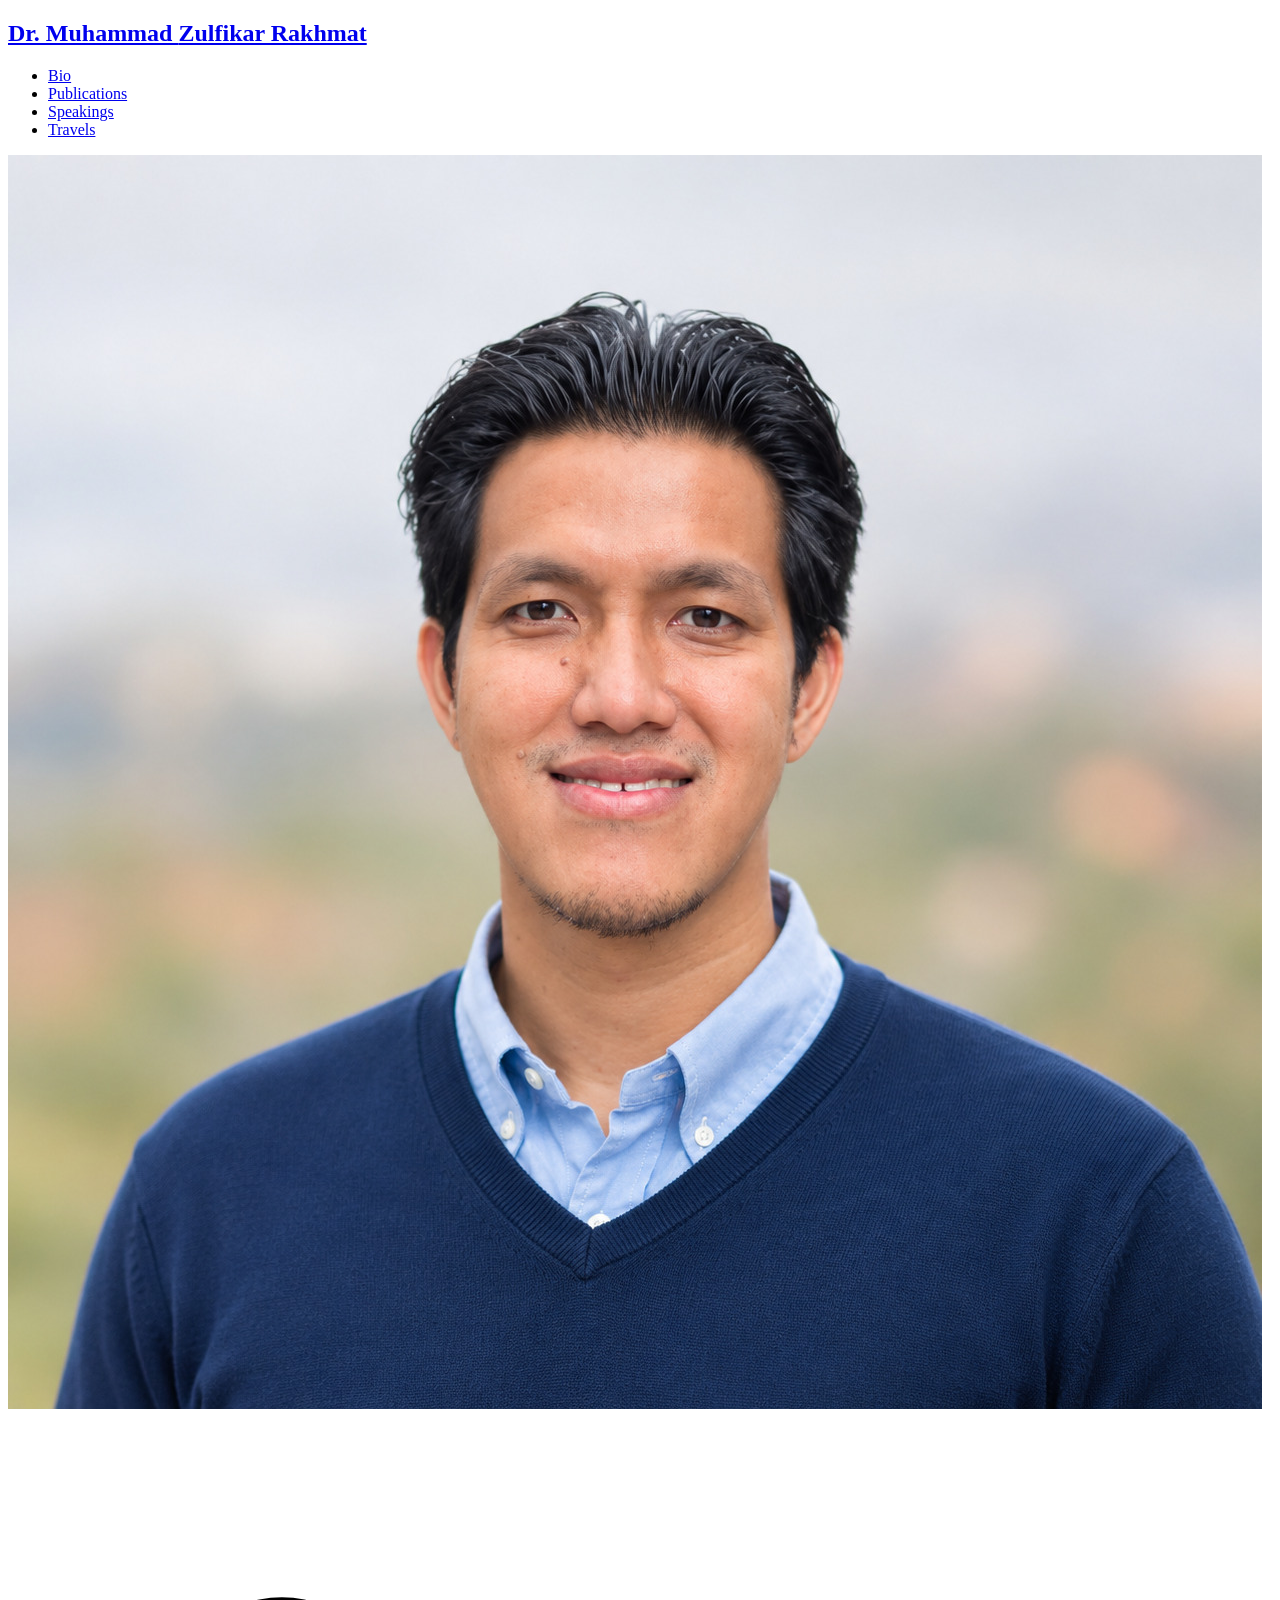
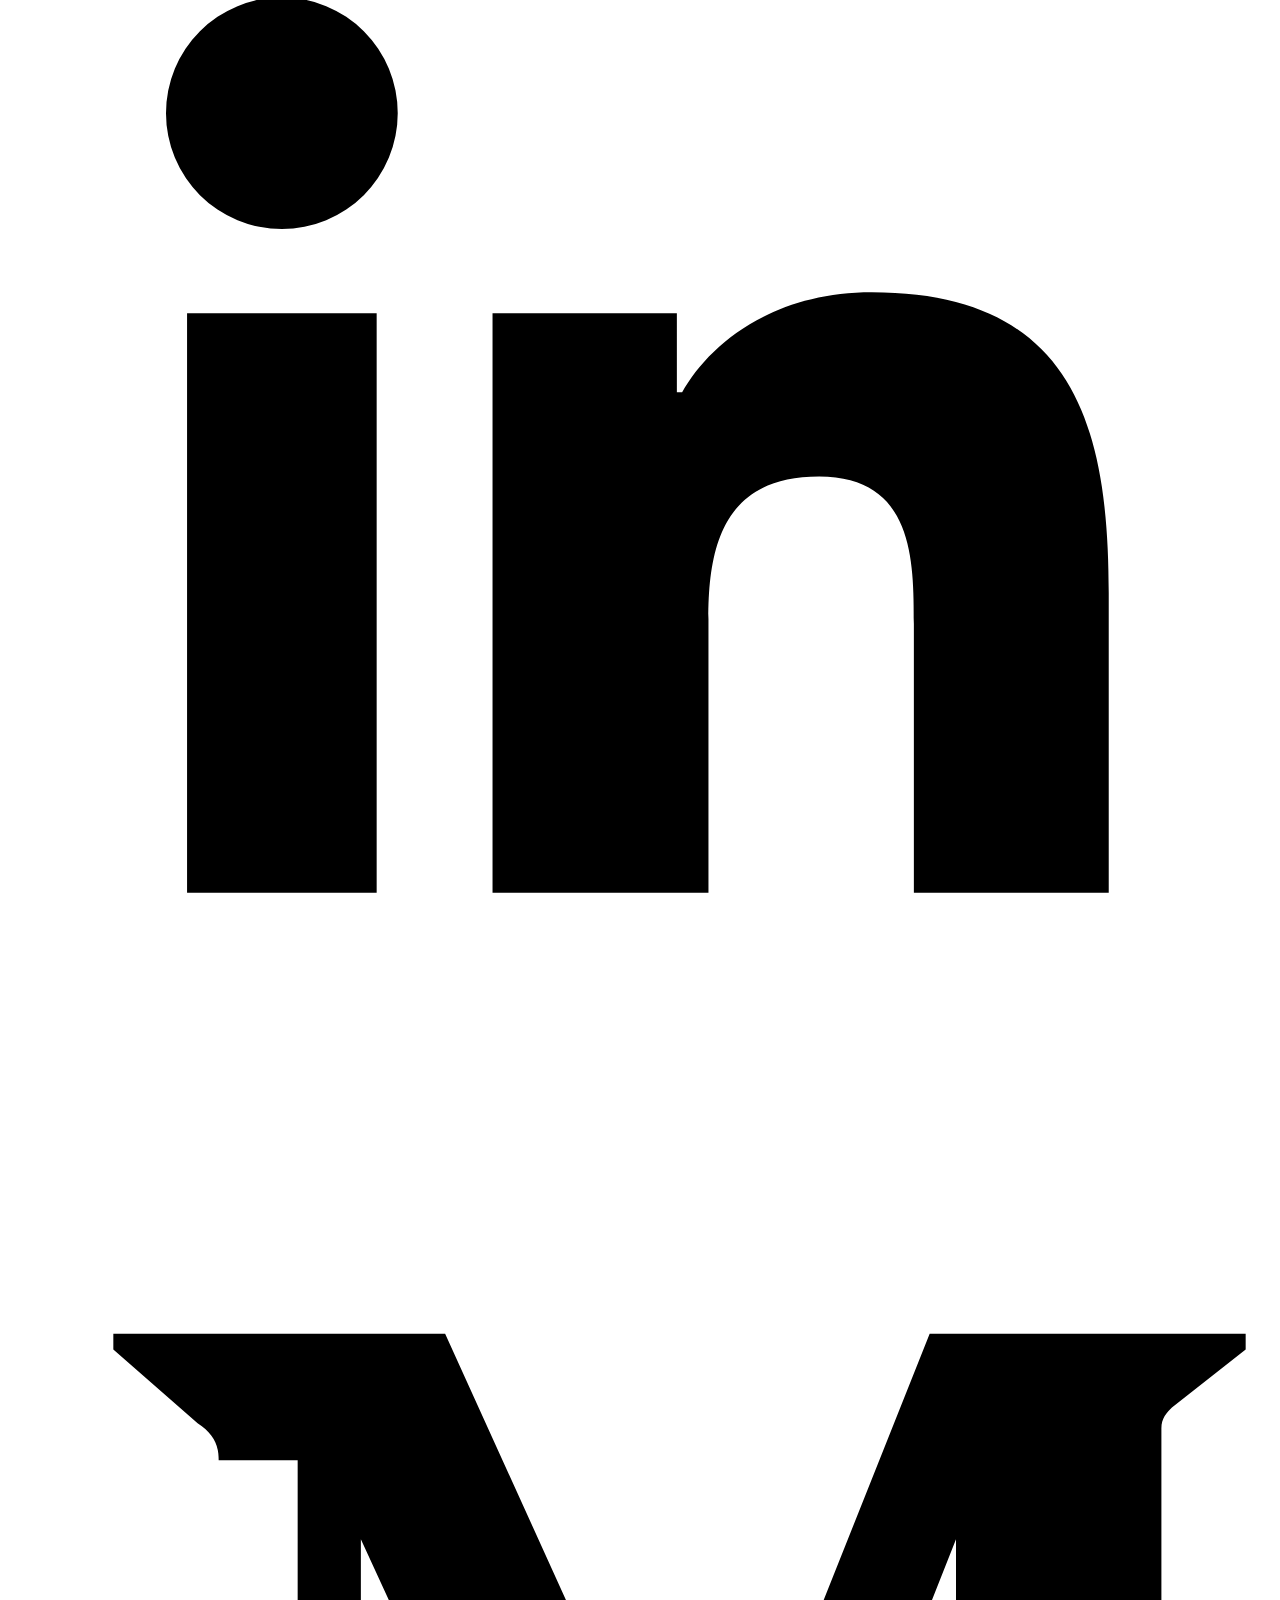
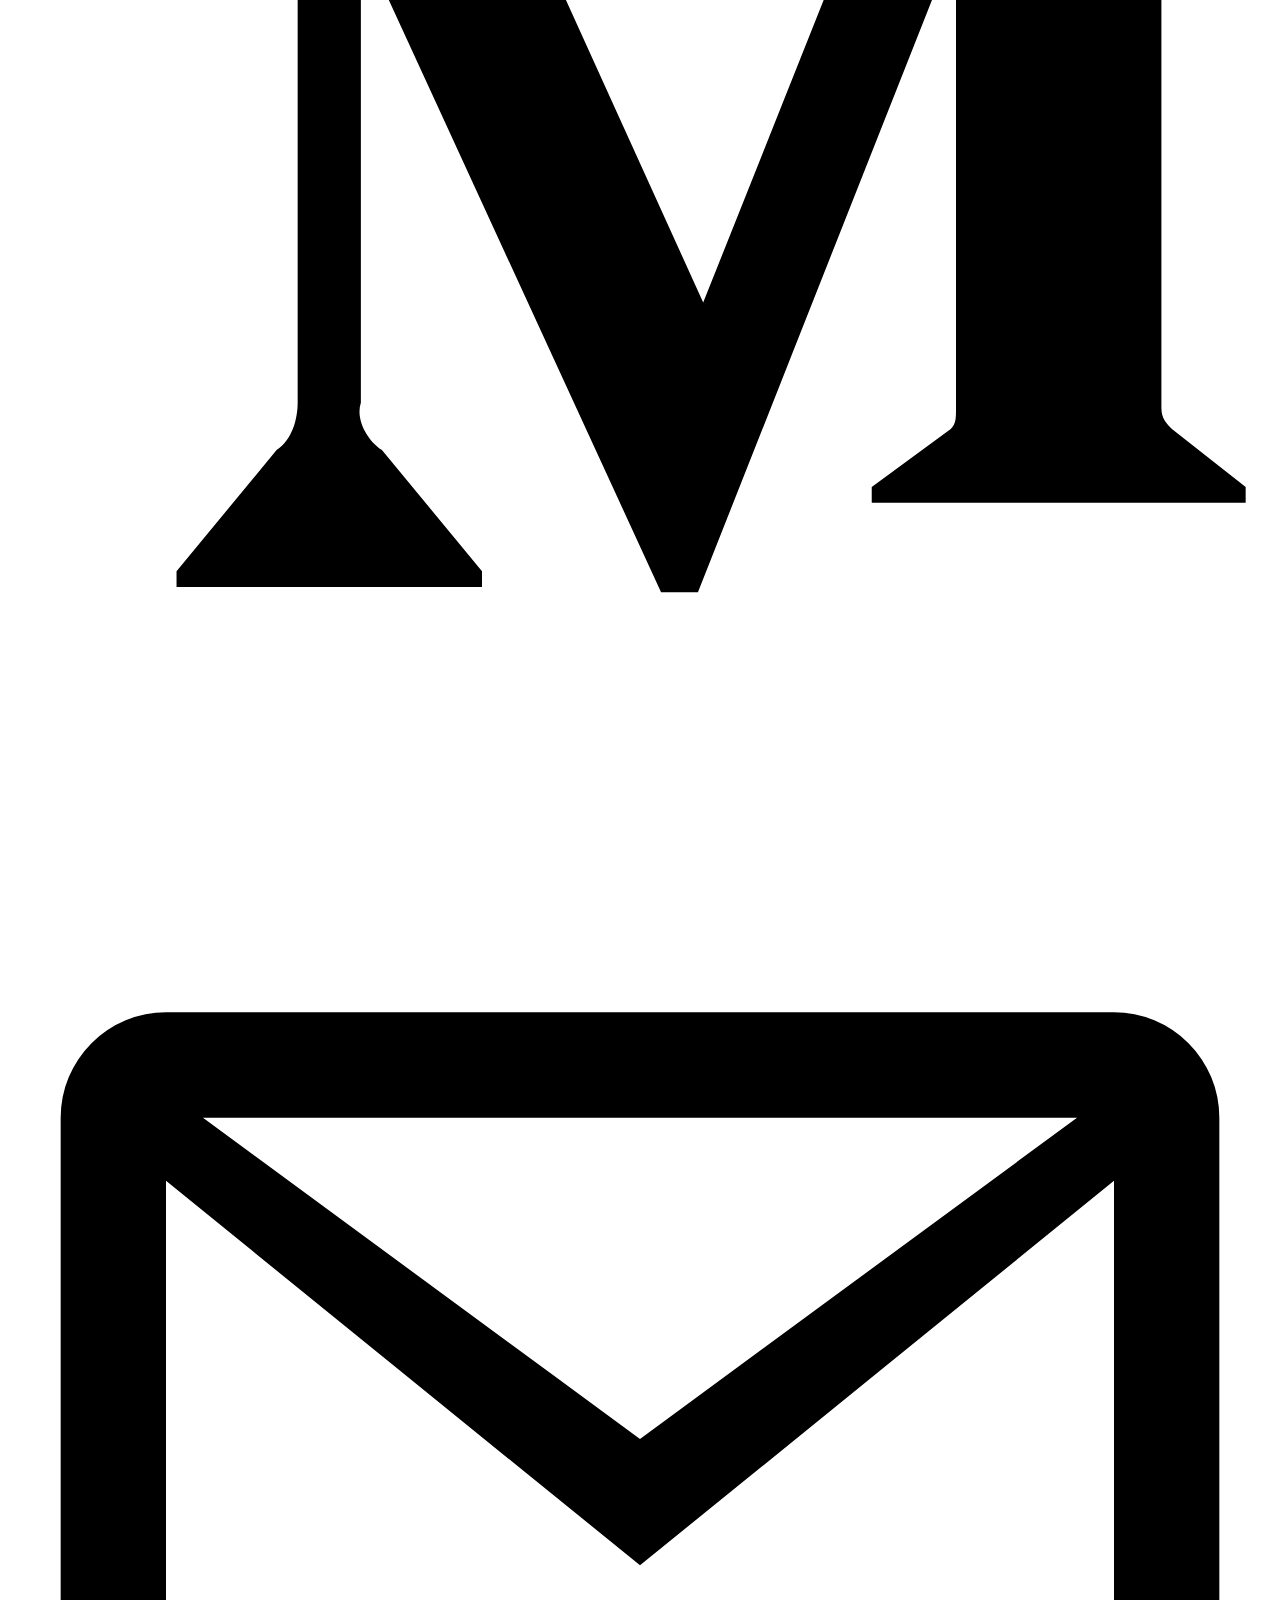
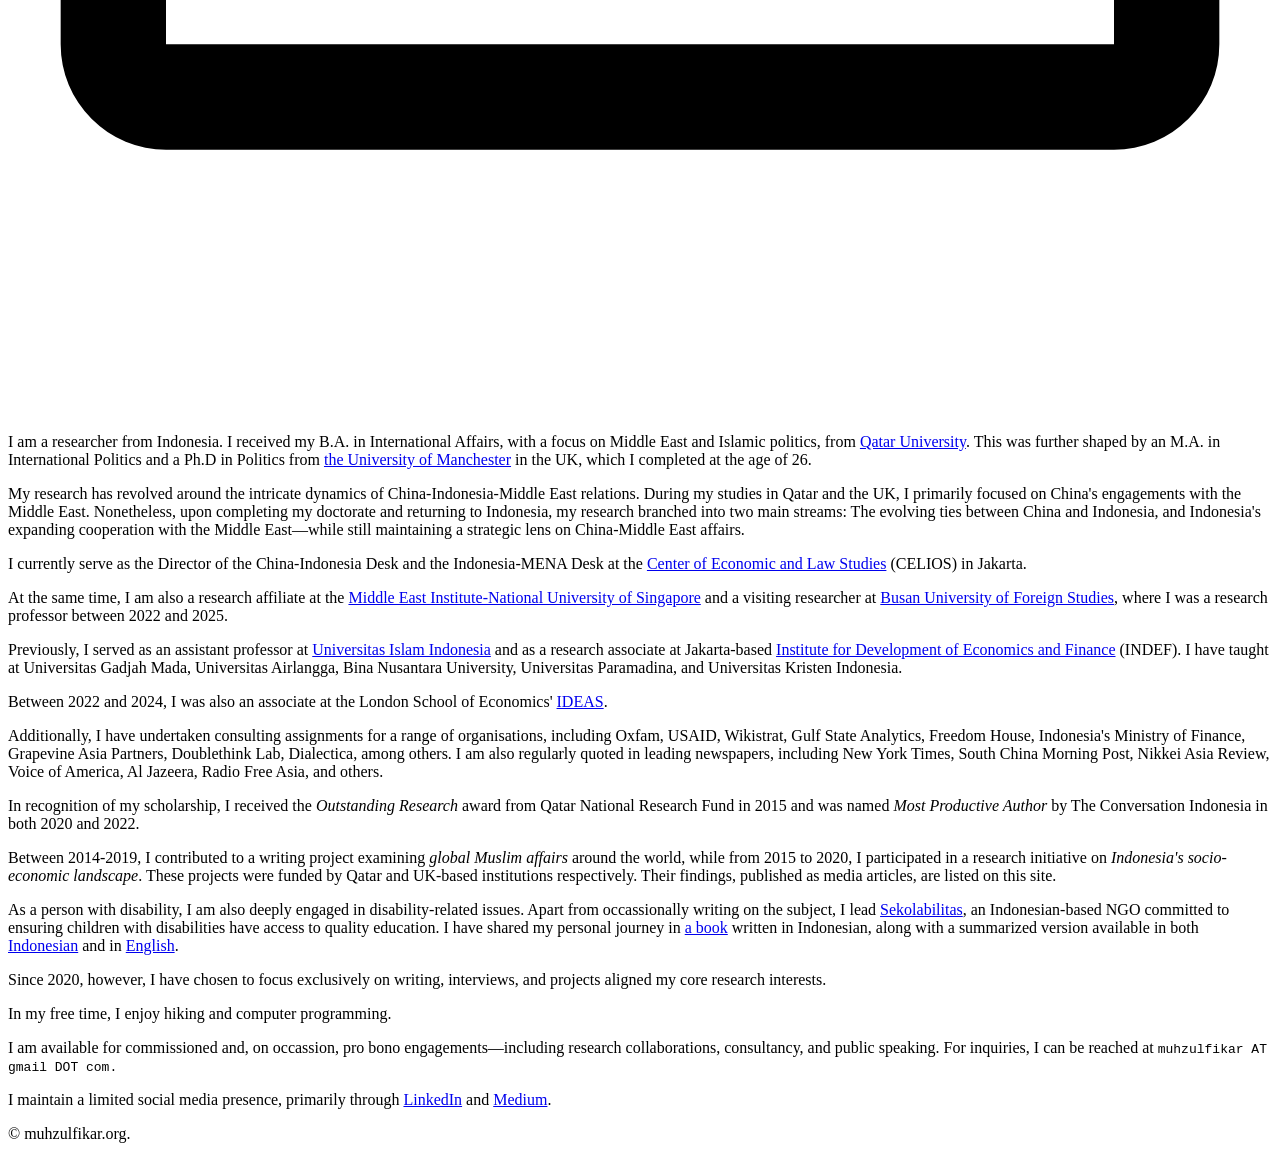
==== index.html @ 6dab47dc "Update index.html" ====
<!DOCTYPE html>

<html><head>
<meta content="Hugo 0.68.3" name="generator"/>
<meta charset="utf-8"/>
<meta content="width=device-width, initial-scale=1.0" name="viewport"/>
<meta content="Dr. Muhammad Zulfikar Rakhmat is a researcher focusing on China-Indonesia-Middle East relations." name="description"/>
<link href="https://muhzulfikar.org" rel="alternate" title="Dr. Muhammad Zulfikar Rakhmat" type="application/rss+xml"/>
<link href="https://fonts.googleapis.com" rel="preconnect"/>
<link crossorigin="" href="https://fonts.gstatic.com" rel="preconnect"/>
<link href="https://fonts.googleapis.com/css2?family=IBM+Plex+Sans:wght@400;500;600;700&amp;display=swap" rel="stylesheet"/>
<link href="new_updated.css" rel="stylesheet"/>
<script async="" src="https://www.googletagmanager.com/gtag/js?id=UA-73915981-3"></script>
<script>
      window.dataLayer = window.dataLayer || [];
      function gtag(){dataLayer.push(arguments);}
      gtag('js', new Date());

      gtag('config', 'UA-73915981-3');
    </script>
<link href="/site.webmanifest" rel="manifest"/>
<title>Bio | Dr. Muhammad Zulfikar Rakhmat</title>
</head>
<body>
<header class="site-header" id="banner"><h2><a href="index.html">Dr. Muhammad <strong>Zulfikar Rakhmat</strong></a></h2><nav aria-label="Main navigation" class="top-nav"><ul><li><a aria-current="page" class="active" href="index.html">Bio</a></li><li><a href="publications.html">Publications</a></li><li><a href="speakings.html">Speakings</a></li><li><a href="travels.html">Travels</a></li></ul></nav></header>
<div class="page-layout">
<aside aria-label="Profile and social links" class="profile-sidebar">
<img alt="Profile photo of Dr. Muhammad Zulfikar Rakhmat" class="profile-photo" src="profile.jpg"/>
<div class="social-links">

<a aria-label="LinkedIn" href="https://www.linkedin.com/in/muhzulfikar/" rel="noopener noreferrer" target="_blank" title="LinkedIn">
<svg aria-hidden="true" viewbox="0 0 24 24"><path d="M5.2 3.5a2.2 2.2 0 1 1 0 4.4 2.2 2.2 0 0 1 0-4.4ZM3.4 9.5H7v11H3.4v-11Zm5.8 0h3.5V11h.1c.5-.9 1.7-1.9 3.6-1.9 3.8 0 4.5 2.5 4.5 5.7v5.7h-3.7v-5.1c0-1.2 0-2.8-1.8-2.8s-2.1 1.3-2.1 2.7v5.2H9.2v-11Z"></path></svg>
</a>
<a aria-label="Medium" href="https://medium.com/@zulfikars" rel="noopener noreferrer" target="_blank" title="Medium">
<svg aria-hidden="true" viewbox="0 0 24 24"><path d="M4 7.2c0-.3-.1-.5-.4-.7L2 5.1V4.8h6.3l4.9 10.8 4.3-10.8h6v.3l-1.4 1.1c-.1.1-.2.2-.2.4v11c0 .2.1.3.2.4l1.4 1.1v.3h-7.1v-.3l1.5-1.1c.1-.1.1-.2.1-.4V8.7l-4.9 12.4h-.7L6.7 8.7v8.8c-.1.3.1.7.4.9l1.9 2.3v.3H3.2v-.3l1.9-2.3c.3-.2.4-.6.4-.9V7.2Z"></path></svg>
</a>
<a aria-label="Email" href="mailto:muhzulfikar@gmail.com" title="Email">
<svg aria-hidden="true" viewbox="0 0 24 24"><path d="M3 5h18a2 2 0 0 1 2 2v10a2 2 0 0 1-2 2H3a2 2 0 0 1-2-2V7a2 2 0 0 1 2-2Zm9 8.1L20.3 7H3.7l8.3 6.1Zm0 2.4L3 8.2V17h18V8.2l-9 7.3Z"></path></svg>
</a>

</div>
</aside>
<main id="content"><p>I am a researcher from Indonesia. I received my B.A. in International Affairs, with a focus on Middle East and Islamic politics, from <a href="http://www.qu.edu.qa">Qatar University</a>. This was further shaped by an M.A. in International Politics and a Ph.D in Politics from <a href="http://www.manchester.ac.uk/">the University of Manchester</a> in the UK, which I completed at the age of 26.</p><p>My research has revolved around the intricate dynamics of China-Indonesia-Middle East relations. During my studies in Qatar and the UK, I primarily focused on China's engagements with the Middle East. Nonetheless, upon completing my doctorate and returning to Indonesia, my research branched into two main streams: The evolving ties between China and Indonesia, and Indonesia's expanding cooperation with the Middle East—while still maintaining a strategic lens on China-Middle East affairs.</p><p>I currently serve as the Director of the China-Indonesia Desk and the Indonesia-MENA Desk at the <a href="http://celios.co.id">Center of Economic and Law Studies</a> (CELIOS) in Jakarta.</p><p>At the same time, I am also a research affiliate at the <a href="https://mei.nus.edu.sg/members/muhammad-zulfikar-rakhmat/">Middle East Institute-National University of Singapore</a> and a visiting researcher at <a href="https://iseas.bufs.ac.kr/iseas/index.php?pCode=MN000009">Busan University of Foreign Studies</a>, where I was a research professor between 2022 and 2025.</p><p>Previously, I served as an assistant professor at <a href="http://uii.ac.id/">Universitas Islam Indonesia</a> and as a research associate at Jakarta-based <a href="http://indef.or.id">Institute for Development of Economics and Finance</a> (INDEF). I have taught at Universitas Gadjah Mada, Universitas Airlangga, Bina Nusantara University, Universitas Paramadina, and Universitas Kristen Indonesia.</p><p>Between 2022 and 2024, I was also an associate at the London School of Economics' <a href="https://www.lse.ac.uk/ideas/people/Zulfikar-Rakhmat">IDEAS</a>.</p><p>Additionally, I have undertaken consulting assignments for a range of organisations, including Oxfam, USAID, Wikistrat, Gulf State Analytics, Freedom House, Indonesia's Ministry of Finance, Grapevine Asia Partners, Doublethink Lab, Dialectica, among others. I am also regularly quoted in leading newspapers, including New York Times, South China Morning Post, Nikkei Asia Review, Voice of America, Al Jazeera, Radio Free Asia, and others.</p><p>In recognition of my scholarship, I received the <i>Outstanding Research</i> award from Qatar National Research Fund in 2015 and was named <i>Most Productive Author</i> by The Conversation Indonesia in both 2020 and 2022.</p><p>Between 2014-2019, I contributed to a writing project examining <i>global Muslim affairs</i> around the world, while from 2015 to 2020, I participated in a research initiative on <i>Indonesia's socio-economic landscape</i>. These projects were funded by Qatar and UK-based institutions respectively. Their findings, published as media articles, are listed on this site.</p><p>As a person with disability, I am also deeply engaged in disability-related issues. Apart from occassionally writing on the subject, I lead <a href="http://sekolabilitas.org">Sekolabilitas</a>, an Indonesian-based NGO committed to ensuring children with disabilities have access to quality education. I have shared my personal journey in <a href="https://www.goodreads.com/book/show/28619404-inilah-jihadku">a book</a> written in Indonesian, along with a summarized version available in both <a href="https://medium.com/@zulfikars/tuhan-hanya-memberikan-kesempurnaan-d92560aaea72">Indonesian</a> and in <a href="https://medium.com/@zulfikars/god-has-never-given-me-disability-685bfb8de6c7">English</a>.</p><p>Since 2020, however, I have chosen to focus exclusively on writing, interviews, and projects aligned my core research interests.</p><p>In my free time, I enjoy hiking and computer programming.</p><p>I am available for commissioned and, on occassion, pro bono engagements—including research collaborations, consultancy, and public speaking. For inquiries, I can be reached at <code>muhzulfikar AT gmail DOT com.</code></p><p>I maintain a limited social media presence, primarily through <a href="https://www.linkedin.com/in/muhzulfikar/">LinkedIn</a> and <a href="https://medium.com/@zulfikars">Medium</a>.</p></main><footer id="footer">
    © muhzulfikar.org. 
</footer>
</div><!-- /.page-layout -->
</body>
</html>
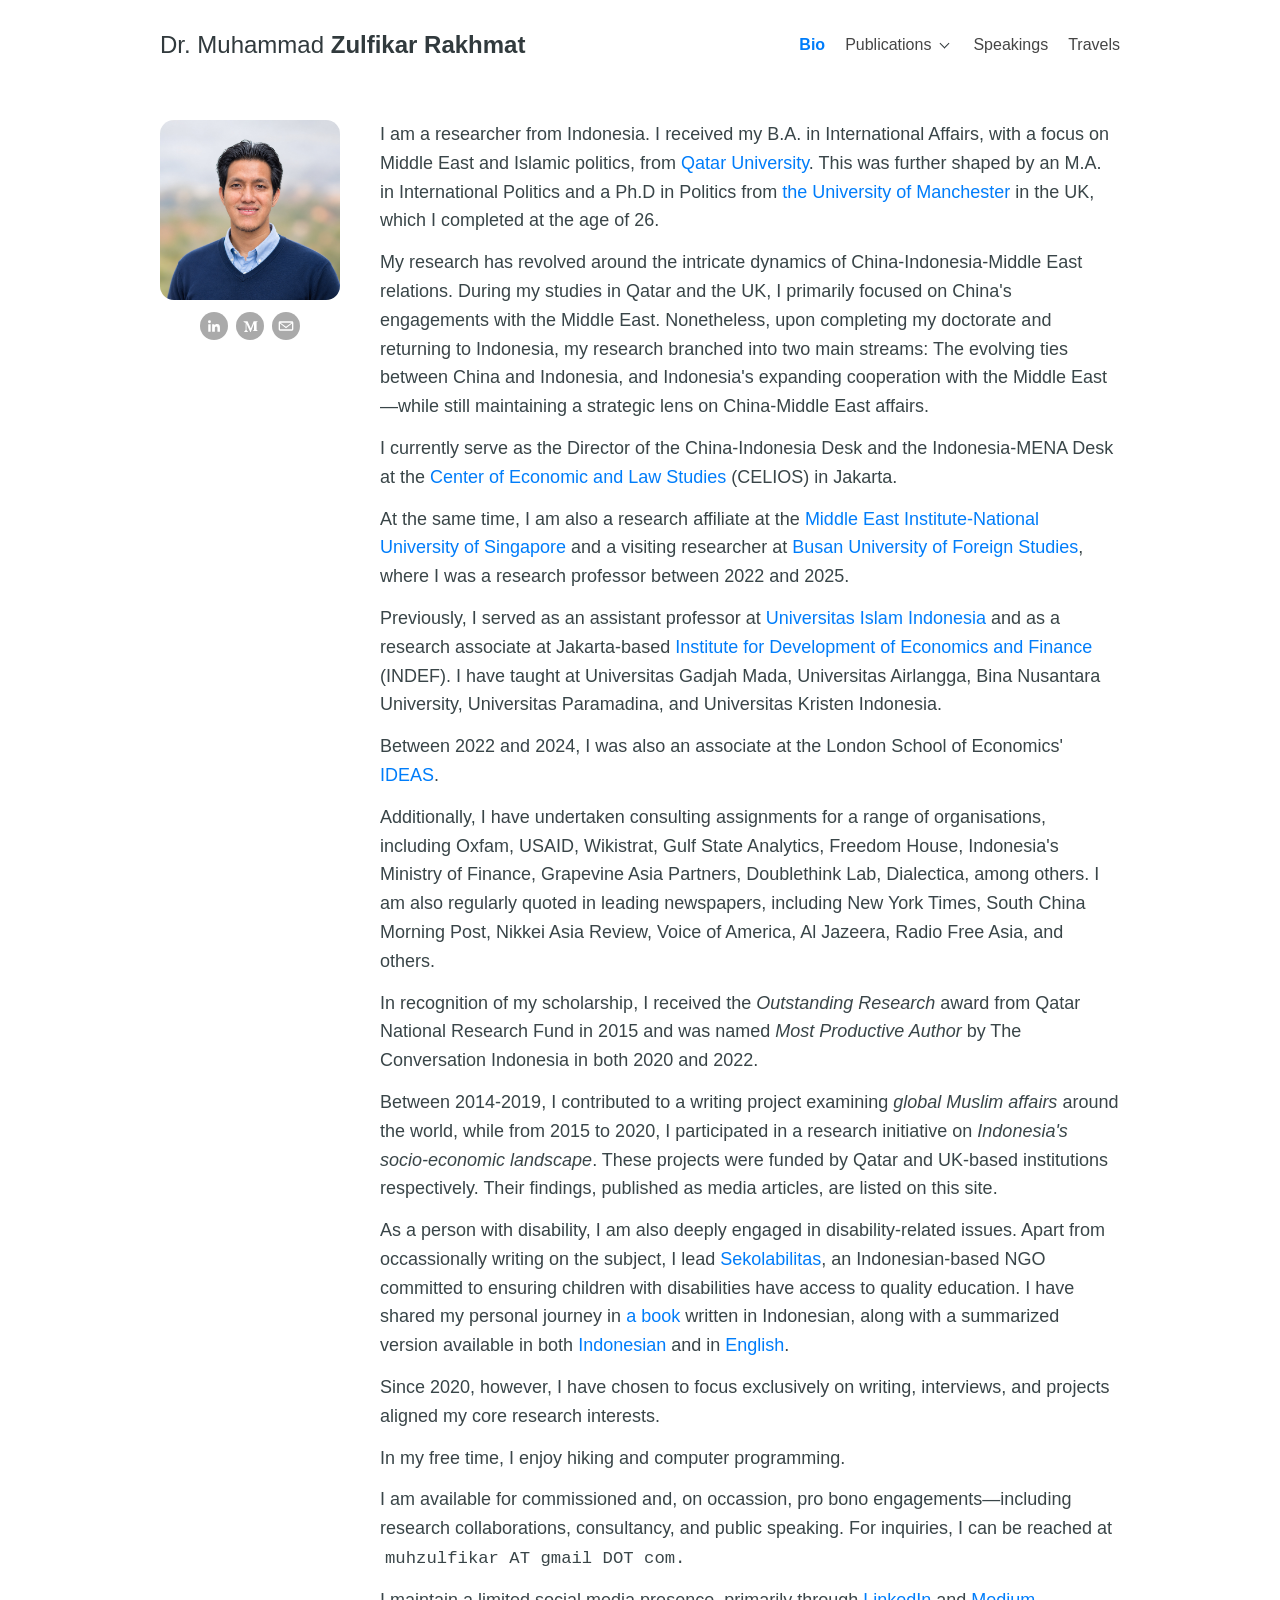
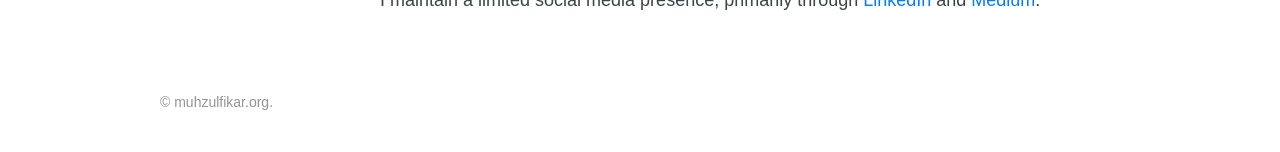
==== commit 00865880: "Update index.html" ====
--- a/index.html
+++ b/index.html
@@ -22,7 +22,77 @@
 <title>Bio | Dr. Muhammad Zulfikar Rakhmat</title>
 </head>
 <body>
-<header class="site-header" id="banner"><h2><a href="index.html">Dr. Muhammad <strong>Zulfikar Rakhmat</strong></a></h2><nav aria-label="Main navigation" class="top-nav"><ul><li><a aria-current="page" class="active" href="index.html">Bio</a></li><li><a href="publications.html">Publications</a></li><li><a href="speakings.html">Speakings</a></li><li><a href="travels.html">Travels</a></li></ul></nav></header>
+
+<header class="site-header" id="banner">
+  <h2>
+    <a href="index.html">
+      Dr. Muhammad <strong>Zulfikar Rakhmat</strong>
+    </a>
+  </h2>
+
+  <nav aria-label="Main navigation" class="top-nav">
+    <ul>
+      <li>
+        <a href="index.html" aria-current="page" class="active">Bio</a>
+      </li>
+
+      <li class="nav-dropdown">
+        <a href="publications.html">Publications</a>
+
+        <button
+          class="dropdown-toggle"
+          type="button"
+          aria-label="Open Publications submenu"
+          aria-expanded="false"
+          aria-controls="publications-submenu">
+          <span aria-hidden="true">⌄</span>
+        </button>
+
+        <ul class="publications-submenu" id="publications-submenu">
+
+          <li class="mega-menu-column">
+            <h3>Academic Publications</h3>
+            <ul>
+              <li><a href="publications.html#books">Books</a></li>
+              <li><a href="publications.html#book-chapters">Book chapter</a></li>
+              <li><a href="publications.html#peer-reviewed-articles">Peer-reviewed articles</a></li>
+              <li><a href="publications.html#research-reports">Research reports</a></li>
+              <li><a href="publications.html#academic-theses">Academic theses</a></li>
+            </ul>
+          </li>
+
+          <li class="mega-menu-column">
+            <h3>Opinion &amp; Commentary</h3>
+            <ul>
+              <li><a href="publications.html#op-eds-china-indonesia">Op-eds on China-Indonesia relations</a></li>
+              <li><a href="publications.html#op-eds-indonesia-middle-east">Op-eds on Indonesia-Middle East relations</a></li>
+              <li><a href="publications.html#op-eds-china-middle-east">Op-eds on China-Middle East relations</a></li>
+              <li><a href="publications.html#op-eds-disability-indonesia">Op-eds on disability in Indonesia</a></li>
+            </ul>
+          </li>
+
+          <li class="mega-menu-column">
+            <h3>Writing Projects</h3>
+            <ul>
+              <li><a href="publications.html#writing-socio-economic-indonesia">Writing project on socio-economic issues in Indonesia (2015-2020)</a></li>
+              <li><a href="publications.html#writing-muslim-affairs">Writing project on Muslim affairs (2014-2019)</a></li>
+            </ul>
+          </li>
+
+        </ul>
+      </li>
+
+      <li>
+        <a href="speakings.html">Speakings</a>
+      </li>
+
+      <li>
+        <a href="travels.html">Travels</a>
+      </li>
+    </ul>
+  </nav>
+</header>
+
 <div class="page-layout">
 <aside aria-label="Profile and social links" class="profile-sidebar">
 <img alt="Profile photo of Dr. Muhammad Zulfikar Rakhmat" class="profile-photo" src="profile.jpg"/>
--- a/new_updated.css
+++ b/new_updated.css
@@ -0,0 +1,749 @@
+*,*:before,*:after{box-sizing:border-box}html{font-size:62.5%}body{font-size:16px;font-size:1.6rem;font-family:helvetica neue,arial,sans-serif;color:#313a3d;width:100%;margin:0 auto;padding:0 16px;line-height:1.6}header#banner{margin:25px 0}header#banner a{color:#313a3d;text-decoration:none}header#banner a:hover{text-decoration:underline}header#banner h2{display:inline;font-size:21px;font-size:2.1rem;margin:0 8px 0 0}header#banner nav{display:inline-block}header#banner nav ul{list-style-type:none;font-size:1.05em;text-transform:lowercase;margin:0;padding:0}header#banner nav ul li{display:inline;margin:0 3px}header#banner nav ul li a{color:#454545}main#content a{color:#007dfa;text-decoration:none}main#content a:hover{text-decoration:underline}main#content h1,main#content h2,main#content h3,main#content h4,main#content h5,main#content h6{margin-bottom:0;line-height:1.15}main#content h3{font-size:19px;font-size:1.9rem}main#content h1+p,main#content h2+p,main#content h3+p,main#content h4+p,main#content h5+p,main#content h6+p{margin-top:5px}main#content p{color:#394548;margin:16px 0}main#content hr{height:1px;border:0;background:#d8d8d8}main#content ul#posts{list-style-type:none;font-size:16px;font-size:1.6rem;margin-top:0;padding:0}main#content ul#posts li{margin:5px 0;padding:0}main#content ul#posts small{font-size:.8em;color:#767676;margin-left:10px}main#content ul#posts li a{text-decoration:none}main#content ul#posts li a:hover{color:#369aff}main#content ul#posts li a:hover small{color:inherit}main#content header#post-header h1{display:block;font-size:23px;font-size:2.3rem;line-height:1.15}main#content header#post-header div{display:block;font-size:.85em;color:#767676}main#content #toc{border:1px solid #b1b1b1;border-radius:1px;line-height:26px;margin:16px 0;padding:9px 14px}main#content #toc h4{font-size:1.06em;color:#3d3d3d;margin:0}main#content #toc nav#TableOfContents{margin-top:4px}main#content #toc nav#TableOfContents>ul,main#content #toc nav#TableOfContents>ol{margin-left:-40px}main#content #toc ul,main#content #toc ol{font-size:.98em;margin:0;padding:0 0 0 40px}main#content #toc ul{list-style-type:none}main#content #toc ol{counter-reset:item}main#content #toc ol li{display:block}main#content #toc ol li:before{content:counters(item,".")". ";counter-increment:item}main#content img{max-width:100%;margin:0 auto}main#content figure{margin:16px 0}main#content figure img{display:block;max-width:100%;margin:0 auto}main#content figure figcaption{font-size:.92em;font-style:italic;line-height:22px;text-align:center;margin-top:6px;padding:0 10px}main#content figure figcaption h4{font-style:normal;display:inline;margin:0}main#content figure figcaption p{display:inline;margin:0;padding-left:8px}main#content blockquote{font-style:italic;margin-top:10px;margin-bottom:10px;margin-left:50px;padding-left:15px;border-left:3px solid #ccc}main#content code,main#content pre{font-family:menlo,monospace}main#content code{font-size:.96em;padding:0 5px}main#content pre{display:block;overflow-x:auto;font-size:14px;font-size:1.4rem;white-space:pre;margin:20px 0;padding:1.5rem;line-height:1.4}main#content pre code{padding:0}main#content section.footnotes{font-size:.9em}footer#footer{font-size:14px;font-size:1.4rem;font-weight:300;color:#949494;margin:40px 0}@media(min-width:770px){body{width:600px;line-height:1.5}main#content hr{width:108%;margin-left:-3.8%}header#banner h2{font-size:25px;font-size:2.5rem}main#content h3{font-size:20px;font-size:2rem}main#content ul#posts{font-size:18px;font-size:1.8rem}main#content header#post-header h1{font-size:26px;font-size:2.6rem}main#content img{max-width:108%;margin-left:-3.8%}main#content figure{margin-left:-3.8%}main#content figure img{max-width:108%}main#content pre{width:108%;margin-left:-3.8%;padding:1.5rem 2.2rem}}@media(prefers-color-scheme:dark){html{scrollbar-color:#6c6c6c #2e2e2e}body{color:#ebebeb;background:#121212}header#banner a{color:#e0e0e0;text-decoration:none}header#banner nav ul li a{color:#ccc}main#content a{color:#00b1ed}main#content p{color:#f5f5f5}main#content hr{background:#5c5c5c}main#content #toc h4{color:#d4d4d4}main#content ul#posts small{color:#a7a7a7}main#content ul#posts li a:hover{color:#21c7ff}main#content header#post-header div{color:#a7a7a7}}
+
+
+/* ===== Profile layout matching the supplied reference ===== */
+body{max-width:100%;width:100%;padding:0 24px;line-height:1.5}
+header#banner{max-width:960px;margin:18px auto 48px}
+.site-header{display:flex;align-items:center;justify-content:space-between;gap:24px}
+header#banner h2{margin:0;font-size:2.1rem;font-weight:300}
+header#banner nav ul{display:flex;align-items:center;gap:28px;margin:0;padding:0;list-style:none;font-size:1.25rem}
+header#banner nav ul li{margin:0}
+header#banner nav ul li a{color:#999;text-decoration:none;transition:color .2s ease}
+header#banner nav ul li a:hover,header#banner nav ul li a.active{color:#3458d4}
+.page-layout{display:grid;grid-template-columns:128px minmax(0,1fr);gap:24px;align-items:start;max-width:960px;margin:0 auto}
+.profile-sidebar{position:sticky;top:24px;width:128px}
+.profile-photo{display:block;width:128px;height:128px;object-fit:cover;object-position:center;margin:0!important;border-radius:14px;background:#f0f1f4}
+.social-links{display:flex;justify-content:center;align-items:center;gap:5px;margin-top:12px}
+.social-links a{display:inline-flex;width:20px;height:20px;align-items:center;justify-content:center;border-radius:50%;background:#aaa;color:#fff!important;transition:background .2s ease,transform .2s ease}
+.social-links a:hover{background:#4562cc;transform:translateY(-2px);text-decoration:none!important}
+.social-links svg{display:block;width:13px;height:13px;fill:currentColor}
+main#content{width:100%;min-width:0}
+main#content p{margin:0 0 13px}
+main#content hr{width:100%;margin:28px 0}
+main#content img{max-width:100%;margin:0}
+main#content figure{margin:16px 0}
+main#content figure img{max-width:100%}
+main#content pre{width:100%;margin-left:0}
+main#content ol,main#content ul{padding-left:24px}
+main#content li{margin-bottom:5px}
+@media(max-width:700px){
+ body{padding:0 18px}
+ header#banner{margin:18px auto 30px}
+ .site-header{align-items:flex-start;flex-direction:column;gap:12px}
+ header#banner nav ul{gap:22px}
+ .page-layout{grid-template-columns:1fr;gap:22px}
+ .profile-sidebar{position:static;display:flex;align-items:center;gap:14px;width:100%}
+ .profile-photo{width:96px;height:96px;flex:0 0 96px;border-radius:12px}
+ .social-links{justify-content:flex-start;margin-top:0}
+}
+
+
+/* ===== Requested refinements: IBM Plex Sans, clean header, responsive 960px layout ===== */
+:root {
+  font-family: "IBM Plex Sans", sans-serif;
+}
+html {
+  font-family: "IBM Plex Sans", sans-serif;
+}
+body {
+  width: 100%;
+  max-width: 100%;
+  padding: 0 24px;
+  font-family: "IBM Plex Sans", sans-serif;
+  line-height: 1.55;
+}
+.page-layout {
+  width: 100%;
+  max-width: 960px;
+  margin: 34px auto 0;
+  grid-template-columns: 128px minmax(0, 1fr);
+  gap: 24px;
+}
+.profile-sidebar {
+  width: 128px;
+}
+.social-links {
+  display: flex;
+  flex-wrap: wrap;
+  justify-content: center;
+  gap: 5px;
+}
+.social-links a {
+  flex: 0 0 20px;
+}
+main#content {
+  min-width: 0;
+  overflow-wrap: break-word;
+}
+main#content img,
+main#content figure img {
+  max-width: 100%;
+  height: auto;
+}
+main#content pre {
+  max-width: 100%;
+  overflow-x: auto;
+}
+@media (max-width: 700px) {
+  body {
+    padding: 0 18px;
+  }
+  .page-layout {
+    grid-template-columns: 1fr;
+    gap: 22px;
+    margin-top: 24px;
+  }
+  .profile-sidebar {
+    position: static;
+    display: flex;
+    align-items: center;
+    gap: 14px;
+    width: 100%;
+  }
+  .profile-photo {
+    width: 96px;
+    height: 96px;
+    flex: 0 0 96px;
+  }
+  .social-links {
+    justify-content: flex-start;
+    margin-top: 0;
+    max-width: 180px;
+  }
+  .social-links a {
+    width: 22px;
+    height: 22px;
+    flex-basis: 22px;
+  }
+  main#content p {
+    margin-bottom: 14px;
+  }
+}
+@media (max-width: 380px) {
+  body {
+    padding: 0 14px;
+  }
+  .profile-photo {
+    width: 82px;
+    height: 82px;
+    flex-basis: 82px;
+  }
+  .profile-sidebar {
+    gap: 12px;
+  }
+  .social-links {
+    max-width: 150px;
+  }
+}
+
+
+/* ===== Header and typography refinements ===== */
+body {
+  font-family: "IBM Plex Sans", sans-serif;
+}
+header#banner.site-header {
+  display: block;
+  width: 100%;
+  max-width: 960px;
+  margin: 28px auto 30px;
+  padding: 0;
+}
+header#banner.site-header h2 {
+  display: block;
+  margin: 0;
+  font-size: 24px;
+  line-height: 1.25;
+  font-weight: 400;
+}
+header#banner.site-header h2 a {
+  color: #313a3d;
+  text-decoration: none;
+  font-weight: 400;
+}
+header#banner.site-header h2 strong {
+  font-weight: 700;
+}
+main#content {
+  font-size: 18px;
+  line-height: 1.6;
+}
+main#content p,
+main#content li {
+  font-size: 18px;
+}
+main#content h3 {
+  font-size: 24px;
+  line-height: 1.25;
+}
+@media (max-width: 700px) {
+  header#banner.site-header {
+    margin: 22px auto 24px;
+  }
+  header#banner.site-header h2 {
+    font-size: 24px;
+  }
+  main#content,
+  main#content p,
+  main#content li {
+    font-size: 18px;
+  }
+  main#content h3 {
+    font-size: 24px;
+  }
+}
+
+
+/* ===== Profile sizing, spacing, and mobile alignment (V4) ===== */
+
+/* Give the page header and main content a clearer vertical separation. */
+header#banner.site-header {
+  margin-bottom: 58px;
+}
+
+/* Profile photo and social icons. */
+.profile-photo {
+  width: 180px;
+  height: 180px;
+  display: block;
+  object-fit: cover;
+}
+.social-links {
+  gap: 7px;
+}
+.social-links a {
+  width: 24px;
+  height: 24px;
+  flex: 0 0 24px;
+}
+.social-links svg {
+  width: 24px;
+  height: 24px;
+}
+
+/* Mobile: centered header, centered photo, icons directly underneath. */
+@media (max-width: 700px) {
+  body {
+    padding: 0 20px;
+  }
+  header#banner.site-header {
+    text-align: center;
+    margin-top: 22px;
+    margin-bottom: 42px;
+  }
+  .page-layout {
+    padding-left: 0;
+    padding-right: 0;
+    margin-top: 0;
+    grid-template-columns: 1fr;
+    gap: 24px;
+  }
+  .profile-sidebar {
+    display: flex;
+    flex-direction: column;
+    align-items: center;
+    justify-content: flex-start;
+    gap: 12px;
+    width: 100%;
+    text-align: center;
+  }
+  .profile-photo {
+    width: 180px;
+    height: 180px;
+    flex: 0 0 180px;
+    margin: 0 auto;
+  }
+  .social-links {
+    display: flex;
+    align-items: center;
+    justify-content: center;
+    flex-wrap: wrap;
+    gap: 7px;
+    margin: 0 auto;
+    width: 100%;
+    max-width: none;
+  }
+  .social-links a,
+  .social-links svg {
+    width: 24px;
+    height: 24px;
+  }
+}
+
+
+/* ===== V5: natural-flow profile, safe content column, proportional social icons ===== */
+
+/* Keep the profile in normal document flow; it must not stick while scrolling. */
+.profile-sidebar {
+  position: static !important;
+  top: auto !important;
+  align-self: start;
+  width: 180px;
+  min-width: 0;
+}
+
+/* Reserve a full 180px column for the photo, plus a clear gutter before content. */
+.page-layout {
+  display: grid;
+  grid-template-columns: 180px minmax(0, 1fr);
+  column-gap: 40px;
+  align-items: start;
+  width: 100%;
+  max-width: 960px;
+  margin-left: auto;
+  margin-right: auto;
+}
+main#content {
+  width: 100%;
+  min-width: 0;
+  max-width: 100%;
+  overflow-wrap: anywhere;
+}
+main#content img,
+main#content figure,
+main#content figure img,
+main#content pre,
+main#content hr {
+  max-width: 100%;
+}
+main#content img,
+main#content figure img {
+  width: auto;
+  height: auto;
+  margin-left: 0;
+}
+
+/* Social icon buttons have comfortable circular targets; glyphs remain inset. */
+.social-links {
+  display: flex;
+  align-items: center;
+  justify-content: center;
+  flex-wrap: wrap;
+  gap: 8px;
+  width: 100%;
+}
+.social-links a {
+  display: inline-flex;
+  flex: 0 0 28px;
+  width: 28px;
+  height: 28px;
+  align-items: center;
+  justify-content: center;
+  border-radius: 50%;
+}
+.social-links svg {
+  display: block;
+  width: 16px;
+  height: 16px;
+}
+
+/* Keep the established centered mobile arrangement and avoid horizontal overflow. */
+@media (max-width: 700px) {
+  .page-layout {
+    display: grid;
+    grid-template-columns: minmax(0, 1fr);
+    column-gap: 0;
+    row-gap: 24px;
+    width: 100%;
+  }
+  .profile-sidebar {
+    position: static !important;
+    width: 100%;
+    min-width: 0;
+    display: flex;
+    flex-direction: column;
+    align-items: center;
+    justify-content: flex-start;
+  }
+  main#content {
+    width: 100%;
+    min-width: 0;
+  }
+  .social-links {
+    justify-content: center;
+  }
+}
+
+
+/* Multi-page navigation */
+header#banner.site-header {
+  display: flex;
+  align-items: center;
+  justify-content: space-between;
+  flex-wrap: wrap;
+  gap: 18px;
+}
+header#banner.site-header h2 { margin: 0; flex: 0 1 auto; }
+header#banner.site-header nav.top-nav { display: block; margin-left: auto; }
+header#banner.site-header nav.top-nav ul {
+  display: flex; align-items: center; justify-content: flex-end;
+  flex-wrap: wrap; gap: 20px; list-style: none; margin: 0; padding: 0;
+  font-size: 16px; text-transform: none;
+}
+header#banner.site-header nav.top-nav ul li { display: block; margin: 0; }
+header#banner.site-header nav.top-nav a {
+  color: #454545; text-decoration: none; white-space: nowrap;
+}
+header#banner.site-header nav.top-nav a:hover,
+header#banner.site-header nav.top-nav a.active { color: #007dfa; }
+header#banner.site-header nav.top-nav a.active { font-weight: 600; }
+@media (max-width: 700px) {
+  header#banner.site-header {
+    flex-direction: column; justify-content: center; align-items: center;
+    gap: 16px; text-align: center;
+  }
+  header#banner.site-header nav.top-nav { margin: 0 auto; width: 100%; }
+  header#banner.site-header nav.top-nav ul { justify-content: center; gap: 12px 18px; }
+}
+
+
+/* ===== Alignment fix: first section heading and ordered-list markers ===== */
+/* Remove the browser's default top margin from the first heading so it starts
+   level with the top of the profile photo. Later section headings keep spacing. */
+main#content > h3:first-child {
+  margin-top: 0;
+}
+
+/* Keep ordered-list markers aligned with the left edge of section headings. */
+main#content ol {
+  margin-left: 0;
+  padding-left: 2.5em;
+}
+
+
+/* ===== Speakings & Travels: 960px content area without profile sidebar ===== */
+.wide-content-page .page-layout,
+body.wide-content-page .page-layout {
+  display: block;
+  width: 100%;
+  max-width: 960px;
+  margin: 34px auto 0;
+}
+.wide-content-page main#content,
+body.wide-content-page main#content {
+  display: block;
+  width: 100%;
+  max-width: 960px;
+  min-width: 0;
+  margin-left: auto;
+  margin-right: auto;
+}
+
+/* Travels: four country columns on desktop, two on mobile. */
+body.travels-page main#content ol {
+  display: grid;
+  grid-template-columns: repeat(4, minmax(0, 1fr));
+  grid-template-rows: repeat(12, auto);
+  grid-auto-flow: column;
+  column-gap: 28px;
+  row-gap: 5px;
+  padding-left: 1.8em;
+}
+body.travels-page main#content ol li {
+  break-inside: avoid;
+  min-width: 0;
+}
+
+@media (max-width: 700px) {
+  .wide-content-page .page-layout,
+  body.wide-content-page .page-layout {
+    margin-top: 24px;
+  }
+  body.travels-page main#content ol {
+    grid-template-columns: repeat(2, minmax(0, 1fr));
+    grid-template-rows: repeat(24, auto);
+    grid-auto-flow: column;
+    column-gap: 20px;
+    row-gap: 5px;
+  }
+}
+
+
+/* ===== Publications responsive mega menu ===== */
+header#banner.site-header nav.top-nav { position: relative; }
+header#banner.site-header nav.top-nav > ul { overflow: visible; }
+header#banner.site-header nav.top-nav .nav-dropdown { position: static; display: flex; align-items: center; gap: 4px; }
+header#banner.site-header nav.top-nav .dropdown-toggle {
+  display:inline-flex; align-items:center; justify-content:center; width:25px; height:25px; padding:0;
+  border:0; border-radius:6px; background:transparent; color:currentColor; font:inherit; cursor:pointer;
+  transition:background .2s ease, transform .25s ease;
+}
+header#banner.site-header nav.top-nav .dropdown-toggle:hover { background:rgba(0,125,250,.09); }
+header#banner.site-header nav.top-nav .dropdown-toggle span { display:block; font-size:19px; line-height:1; transition:transform .25s ease; }
+header#banner.site-header nav.top-nav .nav-dropdown.is-open .dropdown-toggle span { transform:rotate(180deg); }
+header#banner.site-header nav.top-nav ul.publications-submenu {
+  position:absolute; z-index:1000; top:calc(100% + 14px); left:50%; right:auto;
+  display:grid; grid-template-columns:repeat(3,minmax(0,1fr)); gap:28px;
+  width:min(960px,calc(100vw - 40px)); max-width:none; max-height:min(70vh,620px); overflow-y:auto;
+  margin:0; padding:25px 28px; list-style:none; border:1px solid rgba(120,130,145,.2);
+  border-radius:13px; background:#fff; box-shadow:0 16px 42px rgba(25,35,55,.17);
+  opacity:0; visibility:hidden; pointer-events:none; transform:translate(-50%,-9px) scale(.985);
+  transform-origin:top center; transition:opacity .2s ease,transform .2s ease,visibility .2s ease;
+}
+header#banner.site-header nav.top-nav ul.publications-submenu > li.mega-menu-column { display:block; min-width:0; margin:0; }
+header#banner.site-header nav.top-nav ul.publications-submenu h3 {
+  margin:0 0 12px; padding:0 0 9px; border-bottom:1px solid rgba(120,130,145,.22);
+  color:#263746; font-size:14px; font-weight:700; line-height:1.4; letter-spacing:.02em;
+}
+header#banner.site-header nav.top-nav ul.publications-submenu ul { display:grid; grid-template-columns:minmax(0,1fr); gap:3px; margin:0; padding:0; list-style:none; }
+header#banner.site-header nav.top-nav ul.publications-submenu li li { display:block; margin:0; }
+header#banner.site-header nav.top-nav ul.publications-submenu a {
+  display:block; padding:8px 10px; border-radius:7px; color:#394548; font-size:13px; line-height:1.4;
+  white-space:normal; text-decoration:none; transition:color .18s ease,background .18s ease,padding-left .18s ease;
+}
+header#banner.site-header nav.top-nav ul.publications-submenu a:hover,
+header#banner.site-header nav.top-nav ul.publications-submenu a:focus-visible {
+  padding-left:14px; color:#007dfa; background:rgba(0,125,250,.08); text-decoration:none;
+}
+header#banner.site-header nav.top-nav .nav-dropdown:hover > ul.publications-submenu,
+header#banner.site-header nav.top-nav .nav-dropdown:focus-within > ul.publications-submenu,
+header#banner.site-header nav.top-nav .nav-dropdown.is-open > ul.publications-submenu {
+  opacity:1; visibility:visible; pointer-events:auto; transform:translate(-50%,0) scale(1);
+}
+html { scroll-behavior:smooth; scroll-padding-top:28px; }
+main#content h3[id] { scroll-margin-top:28px; }
+@media (max-width:900px) {
+  header#banner.site-header nav.top-nav ul.publications-submenu { gap:16px; padding:20px; }
+  header#banner.site-header nav.top-nav ul.publications-submenu a { font-size:12.5px; }
+}
+@media (max-width:700px) {
+  header#banner.site-header nav.top-nav { position:relative; }
+  header#banner.site-header nav.top-nav > ul { flex-wrap:wrap; }
+  header#banner.site-header nav.top-nav .nav-dropdown { position:static; }
+  header#banner.site-header nav.top-nav ul.publications-submenu {
+    top:calc(100% + 8px); left:50%; width:min(520px,calc(100vw - 28px));
+    grid-template-columns:minmax(0,1fr); gap:16px; max-height:65vh; overflow-y:auto;
+    padding:18px; transform:translate(-50%,-8px) scale(.985); text-align:left;
+  }
+  header#banner.site-header nav.top-nav .nav-dropdown:hover > ul.publications-submenu,
+  header#banner.site-header nav.top-nav .nav-dropdown:focus-within > ul.publications-submenu,
+  header#banner.site-header nav.top-nav .nav-dropdown.is-open > ul.publications-submenu {
+    transform:translate(-50%,0) scale(1);
+  }
+  header#banner.site-header nav.top-nav ul.publications-submenu h3 { margin-bottom:7px; }
+}
+@media (prefers-reduced-motion: reduce) {
+  html { scroll-behavior: auto; }
+  header#banner.site-header nav.top-nav ul.publications-submenu,
+  header#banner.site-header nav.top-nav .dropdown-toggle,
+  header#banner.site-header nav.top-nav .dropdown-toggle span,
+  header#banner.site-header nav.top-nav ul.publications-submenu a {
+    transition: none;
+  }
+}
+
+
+
+/* ===== Publications mega menu refinements ===== */
+@media (min-width: 701px) {
+  header#banner.site-header nav.top-nav { position: relative; }
+  header#banner.site-header nav.top-nav .nav-dropdown {
+    display: flex; align-items: center; gap: 5px; position: static;
+  }
+  header#banner.site-header nav.top-nav .nav-dropdown > a,
+  header#banner.site-header nav.top-nav .dropdown-toggle {
+    display: inline-flex; align-items: center; min-height: 34px; line-height: 1.2;
+  }
+  header#banner.site-header nav.top-nav .dropdown-toggle {
+    width: 24px; height: 34px; min-height: 34px; margin: 0; padding: 0;
+    vertical-align: middle; transform: none;
+  }
+  header#banner.site-header nav.top-nav .dropdown-toggle span {
+    display: block; line-height: 1; font-size: 18px;
+  }
+  header#banner.site-header nav.top-nav ul.publications-submenu {
+    top: 100%; left: auto; right: 0;
+    width: min(960px, calc(100vw - 48px)); max-width: calc(100vw - 48px);
+    grid-template-columns: repeat(3, minmax(0, 1fr)); align-items: start;
+    gap: 30px; padding: 28px 32px; margin: 0;
+    transform: translateY(10px) scale(.99); transform-origin: top right;
+  }
+  /* Hover bridge prevents the menu closing while the pointer travels into it. */
+  header#banner.site-header nav.top-nav ul.publications-submenu::before {
+    content: ""; position: absolute; left: 0; right: 0; top: -14px; height: 14px;
+  }
+  header#banner.site-header nav.top-nav .nav-dropdown:hover > ul.publications-submenu,
+  header#banner.site-header nav.top-nav .nav-dropdown:focus-within > ul.publications-submenu,
+  header#banner.site-header nav.top-nav .nav-dropdown.is-open > ul.publications-submenu {
+    transform: translateY(0) scale(1);
+  }
+  header#banner.site-header nav.top-nav ul.publications-submenu > li.mega-menu-column {
+    align-self: start; justify-self: stretch; min-width: 0; margin: 0; padding: 0;
+  }
+  header#banner.site-header nav.top-nav ul.publications-submenu h3 {
+    margin: 0 0 14px; padding: 0 0 11px; font-size: 16px; line-height: 1.35;
+  }
+  header#banner.site-header nav.top-nav ul.publications-submenu ul {
+    display: flex; flex-direction: column; align-items: stretch; gap: 5px;
+    margin: 0; padding: 0;
+  }
+  header#banner.site-header nav.top-nav ul.publications-submenu li li { margin: 0; padding: 0; }
+  header#banner.site-header nav.top-nav ul.publications-submenu a {
+    display: block; padding: 9px 11px; font-size: 15px; line-height: 1.5;
+  }
+}
+@media (max-width: 700px) {
+  header#banner.site-header nav.top-nav ul.publications-submenu {
+    right: auto; left: 50%; width: min(520px, calc(100vw - 28px));
+    max-width: calc(100vw - 28px); align-items: start;
+  }
+  header#banner.site-header nav.top-nav ul.publications-submenu h3 { font-size: 15px; }
+  header#banner.site-header nav.top-nav ul.publications-submenu a { font-size: 14px; }
+}
+
+
+/* ===== Mega menu hover stability fix ===== */
+@media (min-width: 701px) {
+  header#banner.site-header nav.top-nav ul.publications-submenu {
+    top: calc(100% + 14px);
+    transform: scale(.99);
+    transform-origin: top right;
+  }
+  header#banner.site-header nav.top-nav ul.publications-submenu::before {
+    content: "";
+    position: absolute;
+    left: 0;
+    right: 0;
+    top: -16px;
+    height: 16px;
+  }
+  header#banner.site-header nav.top-nav .nav-dropdown:hover > ul.publications-submenu,
+  header#banner.site-header nav.top-nav .nav-dropdown:focus-within > ul.publications-submenu,
+  header#banner.site-header nav.top-nav .nav-dropdown.is-open > ul.publications-submenu {
+    transform: scale(1);
+  }
+}
+
+
+/* ===== Publications dropdown chevron: alignment and animation refinement ===== */
+header#banner.site-header nav.top-nav .nav-dropdown {
+  display: inline-flex;
+  align-items: center;
+  gap: 4px;
+}
+
+header#banner.site-header nav.top-nav .nav-dropdown > a {
+  display: inline-flex;
+  align-items: center;
+  min-height: 34px;
+  line-height: 1.2;
+}
+
+header#banner.site-header nav.top-nav .dropdown-toggle {
+  display: inline-flex;
+  flex: 0 0 18px;
+  align-items: center;
+  justify-content: center;
+  width: 18px;
+  height: 34px;
+  min-height: 34px;
+  margin: 0;
+  padding: 0;
+  border: 0;
+  border-radius: 4px;
+  background: transparent;
+  color: inherit;
+  font: inherit;
+  line-height: 1;
+  cursor: pointer;
+  transform: none;
+  transition: background-color 180ms ease, opacity 180ms ease;
+}
+
+header#banner.site-header nav.top-nav .dropdown-toggle span {
+  display: block;
+  width: 7px;
+  height: 7px;
+  margin: -3px 0 0;
+  padding: 0;
+  border: 0;
+  border-right: 1.6px solid currentColor;
+  border-bottom: 1.6px solid currentColor;
+  background: transparent;
+  font-size: 0;
+  line-height: 0;
+  transform: rotate(45deg);
+  transform-origin: center;
+  transition: transform 180ms cubic-bezier(.2, .7, .3, 1);
+}
+
+header#banner.site-header nav.top-nav .nav-dropdown.is-open .dropdown-toggle span,
+header#banner.site-header nav.top-nav .dropdown-toggle[aria-expanded="true"] span {
+  margin-top: 3px;
+  transform: rotate(225deg);
+}
+
+header#banner.site-header nav.top-nav .dropdown-toggle:hover {
+  background-color: rgba(0, 125, 250, .08);
+}
+
+header#banner.site-header nav.top-nav .dropdown-toggle:focus-visible {
+  outline: 2px solid currentColor;
+  outline-offset: 2px;
+}
+
+@media (max-width: 700px) {
+  header#banner.site-header nav.top-nav .nav-dropdown > a {
+    min-height: 25px;
+  }
+
+  header#banner.site-header nav.top-nav .dropdown-toggle {
+    height: 25px;
+    min-height: 25px;
+  }
+}
+
+@media (prefers-reduced-motion: reduce) {
+  header#banner.site-header nav.top-nav .dropdown-toggle,
+  header#banner.site-header nav.top-nav .dropdown-toggle span {
+    transition: none;
+  }
+}
+
+
+/* ===== Final fix: close Publications mega menu after submenu link click =====
+   The menu is controlled by the .is-open class. Hover/focus must not reopen it
+   after JavaScript removes that class when a submenu link is clicked.
+*/
+header#banner.site-header nav.top-nav
+.nav-dropdown:hover:not(.is-open) > ul.publications-submenu,
+header#banner.site-header nav.top-nav
+.nav-dropdown:focus-within:not(.is-open) > ul.publications-submenu {
+  opacity: 0 !important;
+  visibility: hidden !important;
+  pointer-events: none !important;
+}
+
+header#banner.site-header nav.top-nav
+.nav-dropdown.is-open > ul.publications-submenu {
+  opacity: 1 !important;
+  visibility: visible !important;
+  pointer-events: auto !important;
+}
+
+@media (min-width: 701px) {
+  header#banner.site-header nav.top-nav
+  .nav-dropdown:hover:not(.is-open) > ul.publications-submenu,
+  header#banner.site-header nav.top-nav
+  .nav-dropdown:focus-within:not(.is-open) > ul.publications-submenu {
+    transform: scale(.99) !important;
+  }
+
+  header#banner.site-header nav.top-nav
+  .nav-dropdown.is-open > ul.publications-submenu {
+    transform: scale(1) !important;
+  }
+}
+
+@media (max-width: 700px) {
+  header#banner.site-header nav.top-nav
+  .nav-dropdown:hover:not(.is-open) > ul.publications-submenu,
+  header#banner.site-header nav.top-nav
+  .nav-dropdown:focus-within:not(.is-open) > ul.publications-submenu {
+    transform: translate(-50%, -8px) scale(.985) !important;
+  }
+
+  header#banner.site-header nav.top-nav
+  .nav-dropdown.is-open > ul.publications-submenu {
+    transform: translate(-50%, 0) scale(1) !important;
+  }
+}
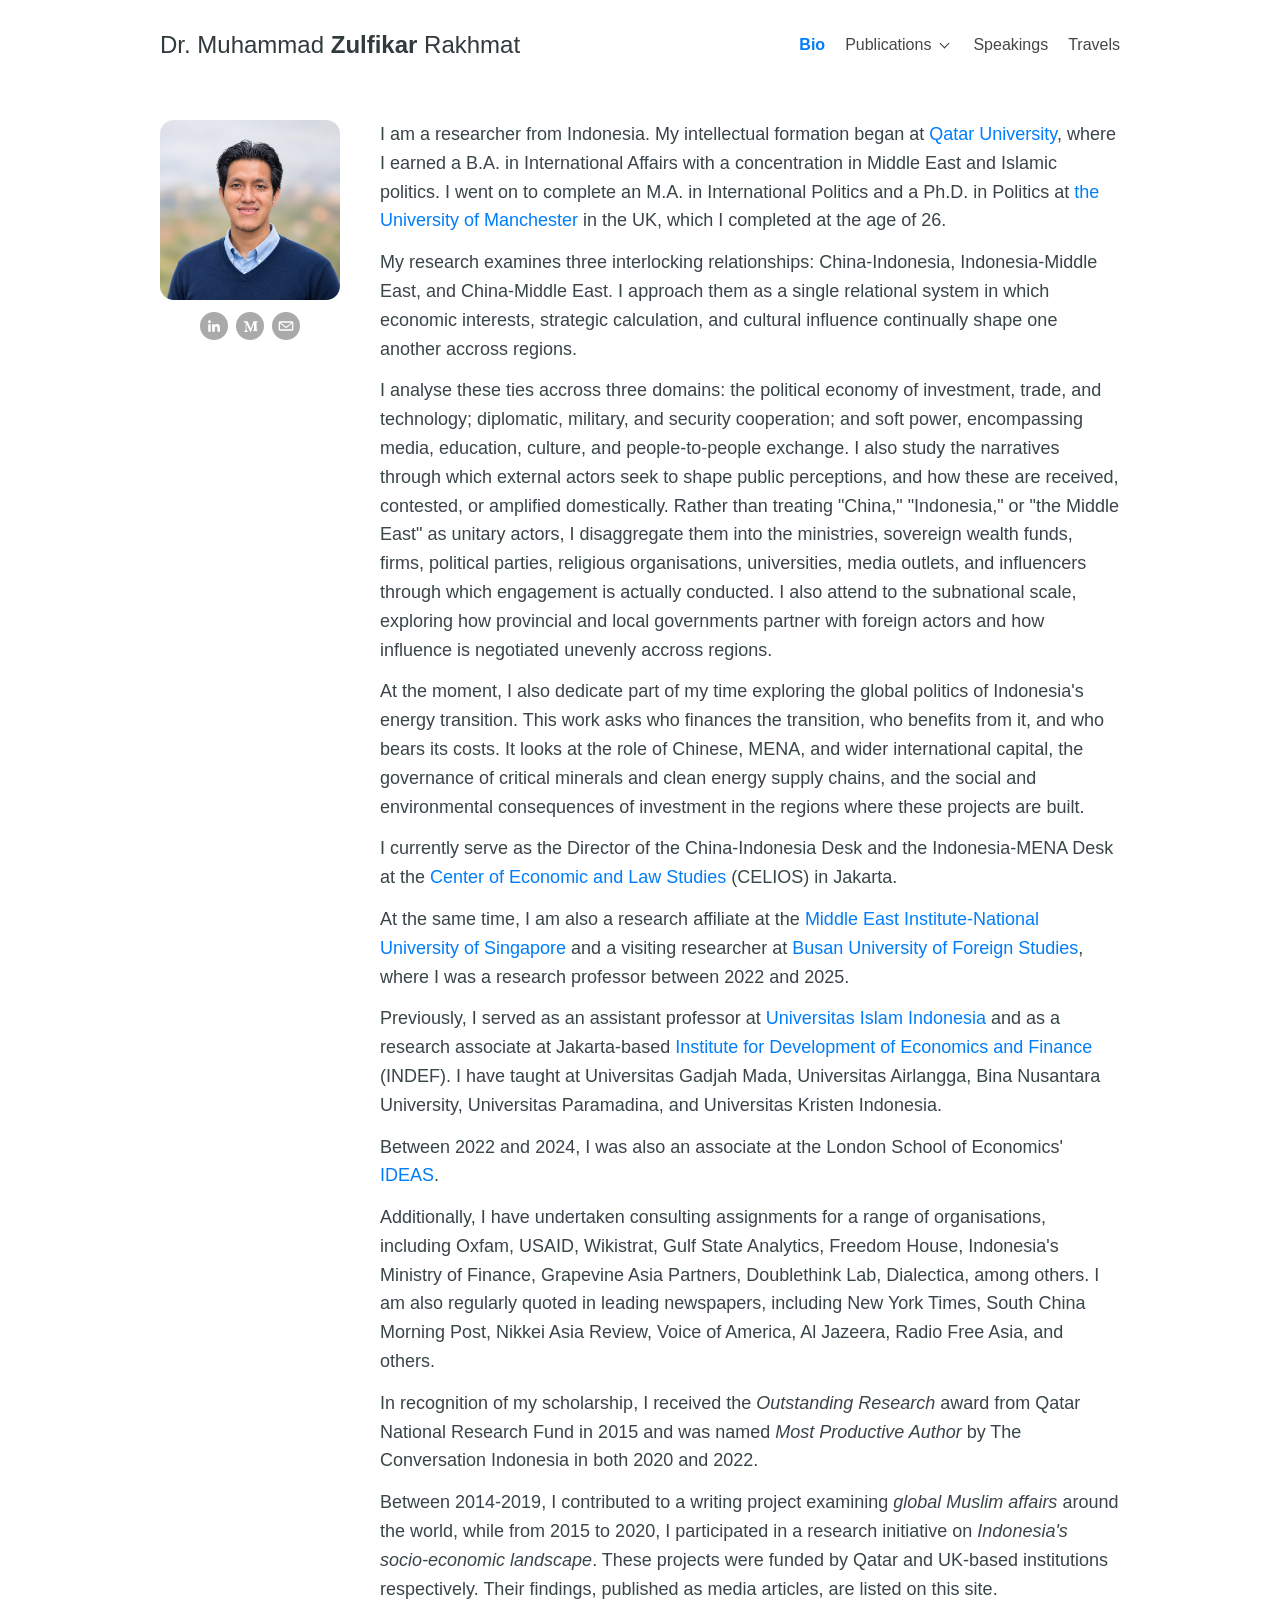
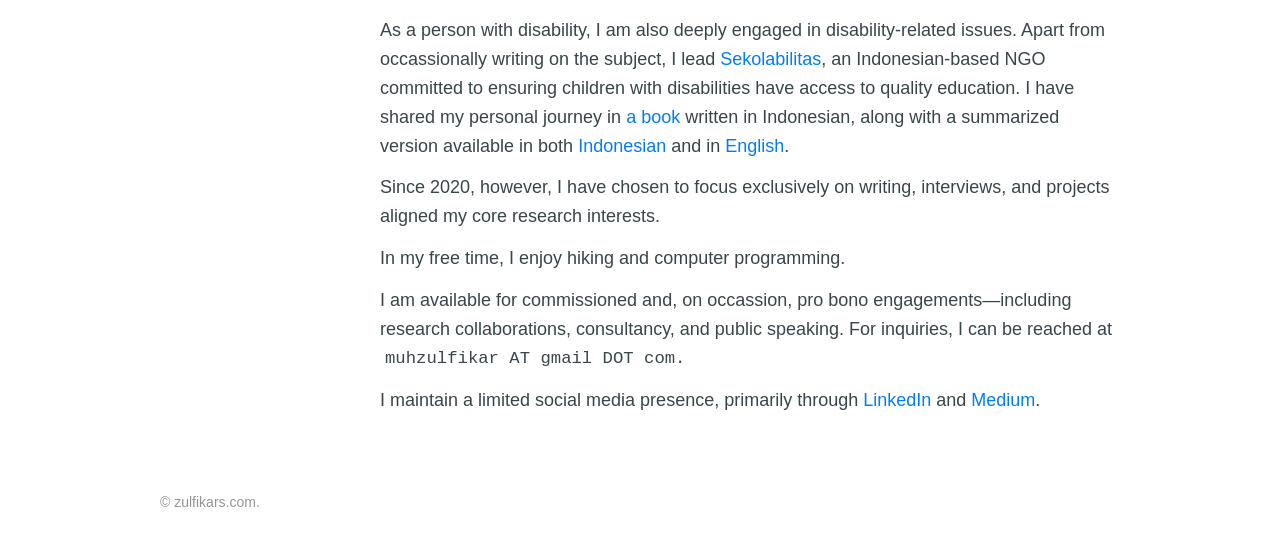
==== commit 06886df7: "Update index.html" ====
--- a/index.html
+++ b/index.html
@@ -26,7 +26,7 @@
 <header class="site-header" id="banner">
   <h2>
     <a href="index.html">
-      Dr. Muhammad <strong>Zulfikar Rakhmat</strong>
+      Dr. Muhammad <strong>Zulfikar</strong> Rakhmat
     </a>
   </h2>
 
@@ -110,9 +110,98 @@
 
 </div>
 </aside>
-<main id="content"><p>I am a researcher from Indonesia. I received my B.A. in International Affairs, with a focus on Middle East and Islamic politics, from <a href="http://www.qu.edu.qa">Qatar University</a>. This was further shaped by an M.A. in International Politics and a Ph.D in Politics from <a href="http://www.manchester.ac.uk/">the University of Manchester</a> in the UK, which I completed at the age of 26.</p><p>My research has revolved around the intricate dynamics of China-Indonesia-Middle East relations. During my studies in Qatar and the UK, I primarily focused on China's engagements with the Middle East. Nonetheless, upon completing my doctorate and returning to Indonesia, my research branched into two main streams: The evolving ties between China and Indonesia, and Indonesia's expanding cooperation with the Middle East—while still maintaining a strategic lens on China-Middle East affairs.</p><p>I currently serve as the Director of the China-Indonesia Desk and the Indonesia-MENA Desk at the <a href="http://celios.co.id">Center of Economic and Law Studies</a> (CELIOS) in Jakarta.</p><p>At the same time, I am also a research affiliate at the <a href="https://mei.nus.edu.sg/members/muhammad-zulfikar-rakhmat/">Middle East Institute-National University of Singapore</a> and a visiting researcher at <a href="https://iseas.bufs.ac.kr/iseas/index.php?pCode=MN000009">Busan University of Foreign Studies</a>, where I was a research professor between 2022 and 2025.</p><p>Previously, I served as an assistant professor at <a href="http://uii.ac.id/">Universitas Islam Indonesia</a> and as a research associate at Jakarta-based <a href="http://indef.or.id">Institute for Development of Economics and Finance</a> (INDEF). I have taught at Universitas Gadjah Mada, Universitas Airlangga, Bina Nusantara University, Universitas Paramadina, and Universitas Kristen Indonesia.</p><p>Between 2022 and 2024, I was also an associate at the London School of Economics' <a href="https://www.lse.ac.uk/ideas/people/Zulfikar-Rakhmat">IDEAS</a>.</p><p>Additionally, I have undertaken consulting assignments for a range of organisations, including Oxfam, USAID, Wikistrat, Gulf State Analytics, Freedom House, Indonesia's Ministry of Finance, Grapevine Asia Partners, Doublethink Lab, Dialectica, among others. I am also regularly quoted in leading newspapers, including New York Times, South China Morning Post, Nikkei Asia Review, Voice of America, Al Jazeera, Radio Free Asia, and others.</p><p>In recognition of my scholarship, I received the <i>Outstanding Research</i> award from Qatar National Research Fund in 2015 and was named <i>Most Productive Author</i> by The Conversation Indonesia in both 2020 and 2022.</p><p>Between 2014-2019, I contributed to a writing project examining <i>global Muslim affairs</i> around the world, while from 2015 to 2020, I participated in a research initiative on <i>Indonesia's socio-economic landscape</i>. These projects were funded by Qatar and UK-based institutions respectively. Their findings, published as media articles, are listed on this site.</p><p>As a person with disability, I am also deeply engaged in disability-related issues. Apart from occassionally writing on the subject, I lead <a href="http://sekolabilitas.org">Sekolabilitas</a>, an Indonesian-based NGO committed to ensuring children with disabilities have access to quality education. I have shared my personal journey in <a href="https://www.goodreads.com/book/show/28619404-inilah-jihadku">a book</a> written in Indonesian, along with a summarized version available in both <a href="https://medium.com/@zulfikars/tuhan-hanya-memberikan-kesempurnaan-d92560aaea72">Indonesian</a> and in <a href="https://medium.com/@zulfikars/god-has-never-given-me-disability-685bfb8de6c7">English</a>.</p><p>Since 2020, however, I have chosen to focus exclusively on writing, interviews, and projects aligned my core research interests.</p><p>In my free time, I enjoy hiking and computer programming.</p><p>I am available for commissioned and, on occassion, pro bono engagements—including research collaborations, consultancy, and public speaking. For inquiries, I can be reached at <code>muhzulfikar AT gmail DOT com.</code></p><p>I maintain a limited social media presence, primarily through <a href="https://www.linkedin.com/in/muhzulfikar/">LinkedIn</a> and <a href="https://medium.com/@zulfikars">Medium</a>.</p></main><footer id="footer">
-    © muhzulfikar.org. 
+<main id="content">
+      <p>I am a researcher from Indonesia. My intellectual formation began at <a href="http://www.qu.edu.qa">Qatar University</a>, where I earned a B.A. in International Affairs with a concentration in Middle East and Islamic politics. I went on to complete an M.A. in International Politics and a Ph.D. in Politics at <a href="http://www.manchester.ac.uk/">the University of Manchester</a> in the UK, which I completed at the age of 26.</p>
+      <p>My research examines three interlocking relationships: China-Indonesia, Indonesia-Middle East, and China-Middle East. I approach them as a single relational system in which economic interests, strategic calculation, and cultural influence continually shape one another accross regions.</p>
+      <p>I analyse these ties accross three domains: the political economy of investment, trade, and technology; diplomatic, military, and security cooperation; and soft power, encompassing media, education, culture, and people-to-people exchange. I also study the narratives through which external actors seek to shape public perceptions, and how these are received, contested, or amplified domestically. Rather than treating "China," "Indonesia," or "the Middle East" as unitary actors, I disaggregate them into the ministries, sovereign wealth funds, firms, political parties, religious organisations, universities, media outlets, and influencers through which engagement is actually conducted. I also attend to the subnational scale, exploring how provincial and local governments partner with foreign actors and how influence is negotiated unevenly accross regions.</p>
+      <p>At the moment, I also dedicate part of my time exploring the global politics of Indonesia's energy transition. This work asks who finances the transition, who benefits from it, and who bears its costs. It looks at the role of Chinese, MENA, and wider international capital, the governance of critical minerals and clean energy supply chains, and the social and environmental consequences of investment in the regions where these projects are built.</p>
+      <p>I currently serve as the Director of the China-Indonesia Desk and the Indonesia-MENA Desk at the <a href="http://celios.co.id">Center of Economic and Law Studies</a> (CELIOS) in Jakarta.</p><p>At the same time, I am also a research affiliate at the <a href="https://mei.nus.edu.sg/members/muhammad-zulfikar-rakhmat/">Middle East Institute-National University of Singapore</a> and a visiting researcher at <a href="https://iseas.bufs.ac.kr/iseas/index.php?pCode=MN000009">Busan University of Foreign Studies</a>, where I was a research professor between 2022 and 2025.</p><p>Previously, I served as an assistant professor at <a href="http://uii.ac.id/">Universitas Islam Indonesia</a> and as a research associate at Jakarta-based <a href="http://indef.or.id">Institute for Development of Economics and Finance</a> (INDEF). I have taught at Universitas Gadjah Mada, Universitas Airlangga, Bina Nusantara University, Universitas Paramadina, and Universitas Kristen Indonesia.</p><p>Between 2022 and 2024, I was also an associate at the London School of Economics' <a href="https://www.lse.ac.uk/ideas/people/Zulfikar-Rakhmat">IDEAS</a>.</p><p>Additionally, I have undertaken consulting assignments for a range of organisations, including Oxfam, USAID, Wikistrat, Gulf State Analytics, Freedom House, Indonesia's Ministry of Finance, Grapevine Asia Partners, Doublethink Lab, Dialectica, among others. I am also regularly quoted in leading newspapers, including New York Times, South China Morning Post, Nikkei Asia Review, Voice of America, Al Jazeera, Radio Free Asia, and others.</p><p>In recognition of my scholarship, I received the <i>Outstanding Research</i> award from Qatar National Research Fund in 2015 and was named <i>Most Productive Author</i> by The Conversation Indonesia in both 2020 and 2022.</p><p>Between 2014-2019, I contributed to a writing project examining <i>global Muslim affairs</i> around the world, while from 2015 to 2020, I participated in a research initiative on <i>Indonesia's socio-economic landscape</i>. These projects were funded by Qatar and UK-based institutions respectively. Their findings, published as media articles, are listed on this site.</p><p>As a person with disability, I am also deeply engaged in disability-related issues. Apart from occassionally writing on the subject, I lead <a href="http://sekolabilitas.org">Sekolabilitas</a>, an Indonesian-based NGO committed to ensuring children with disabilities have access to quality education. I have shared my personal journey in <a href="https://www.goodreads.com/book/show/28619404-inilah-jihadku">a book</a> written in Indonesian, along with a summarized version available in both <a href="https://medium.com/@zulfikars/tuhan-hanya-memberikan-kesempurnaan-d92560aaea72">Indonesian</a> and in <a href="https://medium.com/@zulfikars/god-has-never-given-me-disability-685bfb8de6c7">English</a>.</p><p>Since 2020, however, I have chosen to focus exclusively on writing, interviews, and projects aligned my core research interests.</p><p>In my free time, I enjoy hiking and computer programming.</p><p>I am available for commissioned and, on occassion, pro bono engagements—including research collaborations, consultancy, and public speaking. For inquiries, I can be reached at <code>muhzulfikar AT gmail DOT com.</code></p><p>I maintain a limited social media presence, primarily through <a href="https://www.linkedin.com/in/muhzulfikar/">LinkedIn</a> and <a href="https://medium.com/@zulfikars">Medium</a>.</p></main><footer id="footer">
+    © zulfikars.com. 
 </footer>
 </div><!-- /.page-layout -->
+
+<script>
+document.addEventListener("DOMContentLoaded", function () {
+  const dropdown = document.querySelector(".nav-dropdown");
+  if (!dropdown) return;
+
+  const trigger = dropdown.querySelector(":scope > a");
+  const toggle = dropdown.querySelector(".dropdown-toggle");
+  const menu = dropdown.querySelector(".publications-submenu");
+
+  function setOpen(open) {
+    dropdown.classList.toggle("is-open", open);
+    toggle.setAttribute("aria-expanded", String(open));
+    toggle.setAttribute(
+      "aria-label",
+      open ? "Close Publications submenu" : "Open Publications submenu"
+    );
+  }
+
+  let closeTimer = null;
+  const closeDelay = 450;
+
+  function cancelScheduledClose() {
+    if (closeTimer !== null) {
+      window.clearTimeout(closeTimer);
+      closeTimer = null;
+    }
+  }
+
+  function scheduleClose() {
+    cancelScheduledClose();
+    closeTimer = window.setTimeout(function () {
+      setOpen(false);
+      closeTimer = null;
+    }, closeDelay);
+  }
+
+  dropdown.addEventListener("pointerenter", function () {
+    cancelScheduledClose();
+    if (window.matchMedia("(min-width: 701px)").matches) {
+      setOpen(true);
+    }
+  });
+
+  dropdown.addEventListener("pointerleave", function () {
+    if (window.matchMedia("(min-width: 701px)").matches) {
+      scheduleClose();
+    }
+  });
+
+  trigger.addEventListener("click", function (event) {
+    event.preventDefault();
+    cancelScheduledClose();
+    setOpen(true);
+  });
+
+  toggle.addEventListener("click", function (event) {
+    event.preventDefault();
+    event.stopPropagation();
+    cancelScheduledClose();
+    setOpen(!dropdown.classList.contains("is-open"));
+  });
+
+  document.addEventListener("click", function (event) {
+    if (!dropdown.contains(event.target)) {
+      setOpen(false);
+    }
+  });
+
+  document.addEventListener("keydown", function (event) {
+    if (event.key === "Escape") {
+      setOpen(false);
+      toggle.focus();
+    }
+  });
+
+  menu.querySelectorAll("a").forEach(function (link) {
+    link.addEventListener("click", function () {
+      setOpen(false);
+    });
+  });
+});
+</script>
+
 </body>
 </html>
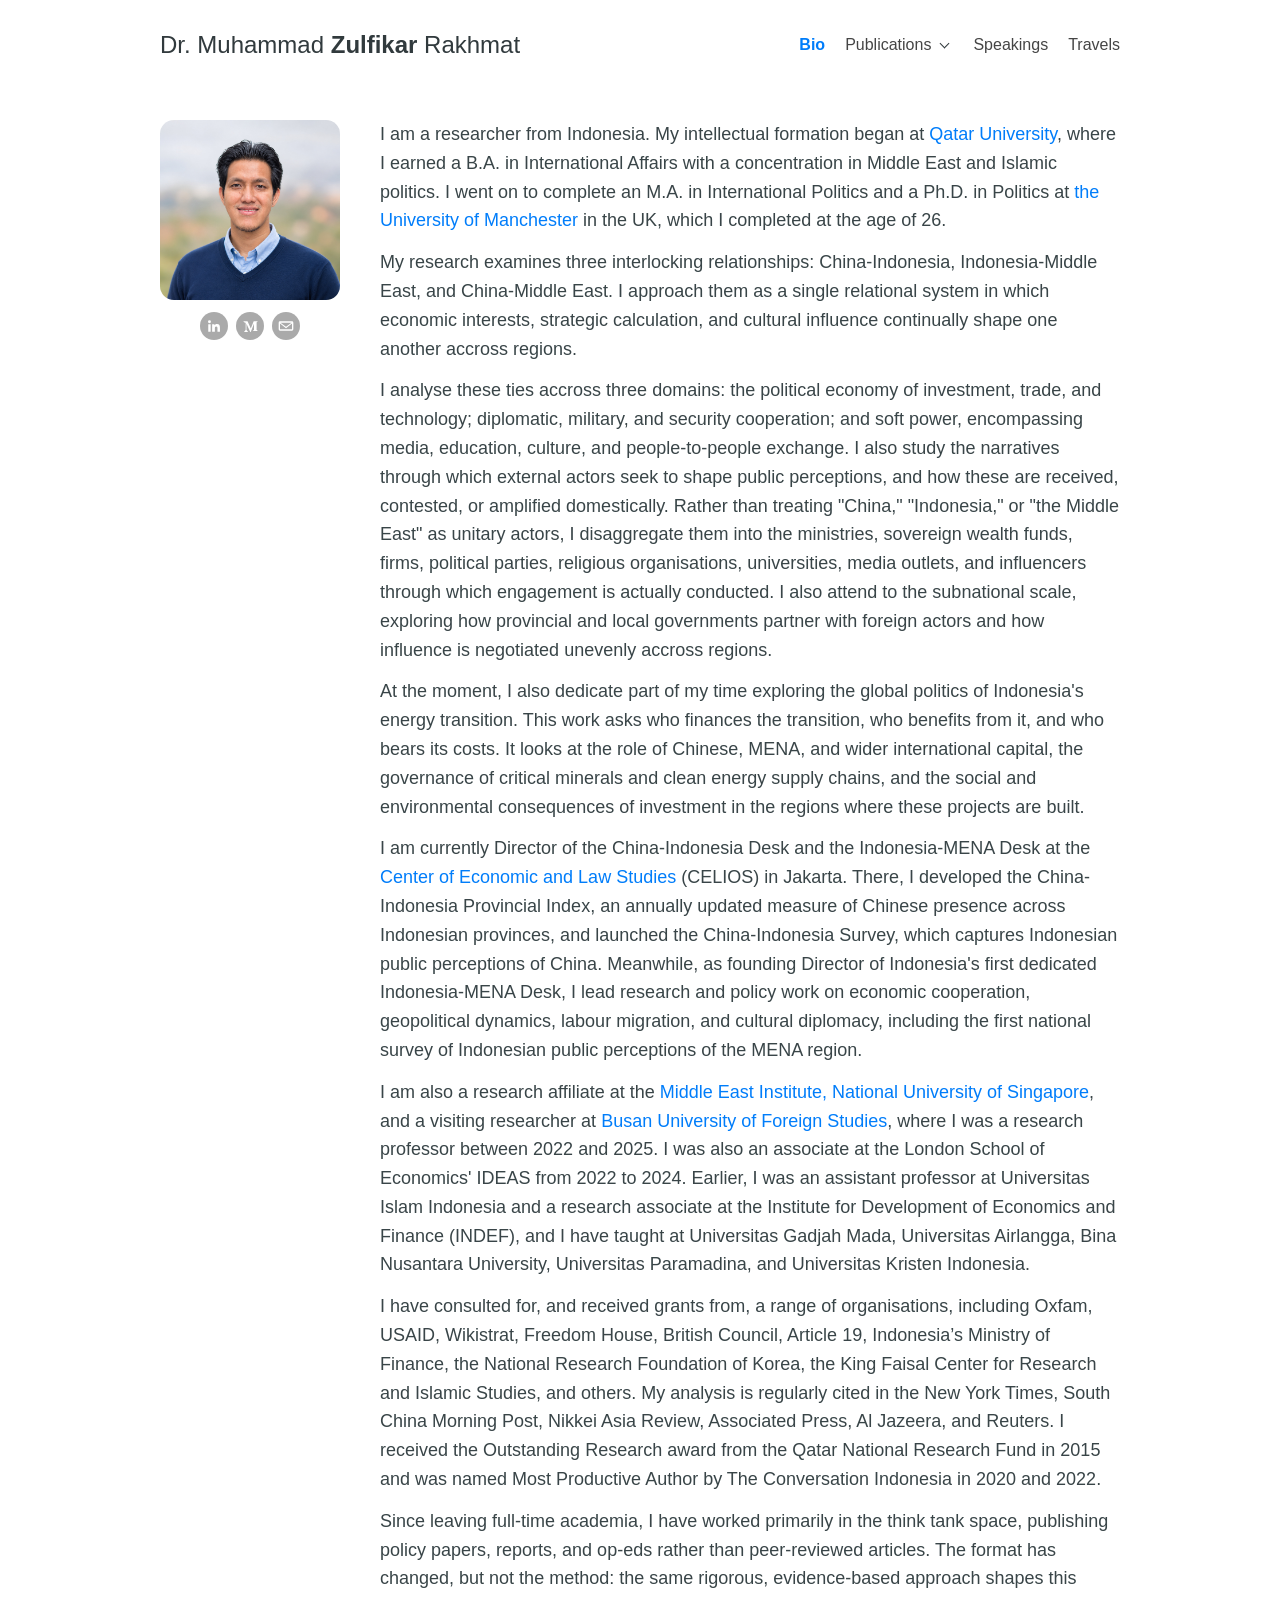
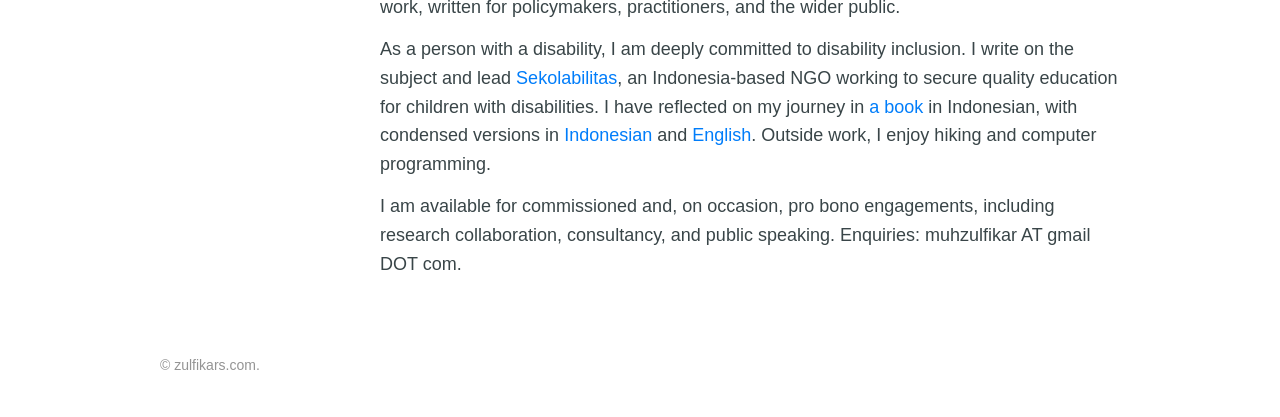
==== commit 96a20481: "Update index.html" ====
--- a/index.html
+++ b/index.html
@@ -115,7 +115,14 @@
       <p>My research examines three interlocking relationships: China-Indonesia, Indonesia-Middle East, and China-Middle East. I approach them as a single relational system in which economic interests, strategic calculation, and cultural influence continually shape one another accross regions.</p>
       <p>I analyse these ties accross three domains: the political economy of investment, trade, and technology; diplomatic, military, and security cooperation; and soft power, encompassing media, education, culture, and people-to-people exchange. I also study the narratives through which external actors seek to shape public perceptions, and how these are received, contested, or amplified domestically. Rather than treating "China," "Indonesia," or "the Middle East" as unitary actors, I disaggregate them into the ministries, sovereign wealth funds, firms, political parties, religious organisations, universities, media outlets, and influencers through which engagement is actually conducted. I also attend to the subnational scale, exploring how provincial and local governments partner with foreign actors and how influence is negotiated unevenly accross regions.</p>
       <p>At the moment, I also dedicate part of my time exploring the global politics of Indonesia's energy transition. This work asks who finances the transition, who benefits from it, and who bears its costs. It looks at the role of Chinese, MENA, and wider international capital, the governance of critical minerals and clean energy supply chains, and the social and environmental consequences of investment in the regions where these projects are built.</p>
-      <p>I currently serve as the Director of the China-Indonesia Desk and the Indonesia-MENA Desk at the <a href="http://celios.co.id">Center of Economic and Law Studies</a> (CELIOS) in Jakarta.</p><p>At the same time, I am also a research affiliate at the <a href="https://mei.nus.edu.sg/members/muhammad-zulfikar-rakhmat/">Middle East Institute-National University of Singapore</a> and a visiting researcher at <a href="https://iseas.bufs.ac.kr/iseas/index.php?pCode=MN000009">Busan University of Foreign Studies</a>, where I was a research professor between 2022 and 2025.</p><p>Previously, I served as an assistant professor at <a href="http://uii.ac.id/">Universitas Islam Indonesia</a> and as a research associate at Jakarta-based <a href="http://indef.or.id">Institute for Development of Economics and Finance</a> (INDEF). I have taught at Universitas Gadjah Mada, Universitas Airlangga, Bina Nusantara University, Universitas Paramadina, and Universitas Kristen Indonesia.</p><p>Between 2022 and 2024, I was also an associate at the London School of Economics' <a href="https://www.lse.ac.uk/ideas/people/Zulfikar-Rakhmat">IDEAS</a>.</p><p>Additionally, I have undertaken consulting assignments for a range of organisations, including Oxfam, USAID, Wikistrat, Gulf State Analytics, Freedom House, Indonesia's Ministry of Finance, Grapevine Asia Partners, Doublethink Lab, Dialectica, among others. I am also regularly quoted in leading newspapers, including New York Times, South China Morning Post, Nikkei Asia Review, Voice of America, Al Jazeera, Radio Free Asia, and others.</p><p>In recognition of my scholarship, I received the <i>Outstanding Research</i> award from Qatar National Research Fund in 2015 and was named <i>Most Productive Author</i> by The Conversation Indonesia in both 2020 and 2022.</p><p>Between 2014-2019, I contributed to a writing project examining <i>global Muslim affairs</i> around the world, while from 2015 to 2020, I participated in a research initiative on <i>Indonesia's socio-economic landscape</i>. These projects were funded by Qatar and UK-based institutions respectively. Their findings, published as media articles, are listed on this site.</p><p>As a person with disability, I am also deeply engaged in disability-related issues. Apart from occassionally writing on the subject, I lead <a href="http://sekolabilitas.org">Sekolabilitas</a>, an Indonesian-based NGO committed to ensuring children with disabilities have access to quality education. I have shared my personal journey in <a href="https://www.goodreads.com/book/show/28619404-inilah-jihadku">a book</a> written in Indonesian, along with a summarized version available in both <a href="https://medium.com/@zulfikars/tuhan-hanya-memberikan-kesempurnaan-d92560aaea72">Indonesian</a> and in <a href="https://medium.com/@zulfikars/god-has-never-given-me-disability-685bfb8de6c7">English</a>.</p><p>Since 2020, however, I have chosen to focus exclusively on writing, interviews, and projects aligned my core research interests.</p><p>In my free time, I enjoy hiking and computer programming.</p><p>I am available for commissioned and, on occassion, pro bono engagements—including research collaborations, consultancy, and public speaking. For inquiries, I can be reached at <code>muhzulfikar AT gmail DOT com.</code></p><p>I maintain a limited social media presence, primarily through <a href="https://www.linkedin.com/in/muhzulfikar/">LinkedIn</a> and <a href="https://medium.com/@zulfikars">Medium</a>.</p></main><footer id="footer">
+      <p>I am currently Director of the China-Indonesia Desk and the Indonesia-MENA Desk at the <a href="http://celios.co.id">Center of Economic and Law Studies</a> (CELIOS) in Jakarta. There, I developed the China-Indonesia Provincial Index, an annually updated measure of Chinese presence across Indonesian provinces, and launched the China-Indonesia Survey, which captures Indonesian public perceptions of China. Meanwhile, as founding Director of Indonesia's first dedicated Indonesia-MENA Desk, I lead research and policy work on economic cooperation, geopolitical dynamics, labour migration, and cultural diplomacy, including the first national survey of Indonesian public perceptions of the MENA region.</p>
+      <p>I am also a research affiliate at the <a href="https://mei.nus.edu.sg/members/muhammad-zulfikar-rakhmat/">Middle East Institute, National University of Singapore</a>, and a visiting researcher at <a href="https://iseas.bufs.ac.kr/bbs/board.php?bo_table=iseas_gallery01">Busan University of Foreign Studies</a>, where I was a research professor between 2022 and 2025. I was also an associate at the London School of Economics' IDEAS from 2022 to 2024. Earlier, I was an assistant professor at Universitas Islam Indonesia and a research associate at the Institute for Development of Economics and Finance (INDEF), and I have taught at Universitas Gadjah Mada, Universitas Airlangga, Bina Nusantara University, Universitas Paramadina, and Universitas Kristen Indonesia.</p>
+      <p>I have consulted for, and received grants from, a range of organisations, including Oxfam, USAID, Wikistrat, Freedom House, British Council, Article 19, Indonesia’s Ministry of Finance, the National Research Foundation of Korea, the King Faisal Center for Research and Islamic Studies, and others. My analysis is regularly cited in the New York Times, South China Morning Post, Nikkei Asia Review, Associated Press, Al Jazeera, and Reuters. I received the Outstanding Research award from the Qatar National Research Fund in 2015 and was named Most Productive Author by The Conversation Indonesia in 2020 and 2022.</p>
+      <p>Since leaving full-time academia, I have worked primarily in the think tank space, publishing policy papers, reports, and op-eds rather than peer-reviewed articles. The format has changed, but not the method: the same rigorous, evidence-based approach shapes this work, written for policymakers, practitioners, and the wider public.</p>
+      <p>As a person with a disability, I am deeply committed to disability inclusion. I write on the subject and lead <a href="http://sekolabilitas.org">Sekolabilitas</a>, an Indonesia-based NGO working to secure quality education for children with disabilities. I have reflected on my journey in <a href="https://www.goodreads.com/book/show/28619404-inilah-jihadku">a book</a> in Indonesian, with condensed versions in <a href="https://medium.com/@zulfikars/tuhan-hanya-memberikan-kesempurnaan-d92560aaea72">Indonesian</a> and <a href="https://medium.com/@zulfikars/god-has-never-given-me-disability-685bfb8de6c7">English</a>. Outside work, I enjoy hiking and computer programming.</p>
+      <p>I am available for commissioned and, on occasion, pro bono engagements, including research collaboration, consultancy, and public speaking. Enquiries: muhzulfikar AT gmail DOT com.</p>
+</main>
+      <footer id="footer">
     © zulfikars.com. 
 </footer>
 </div><!-- /.page-layout -->
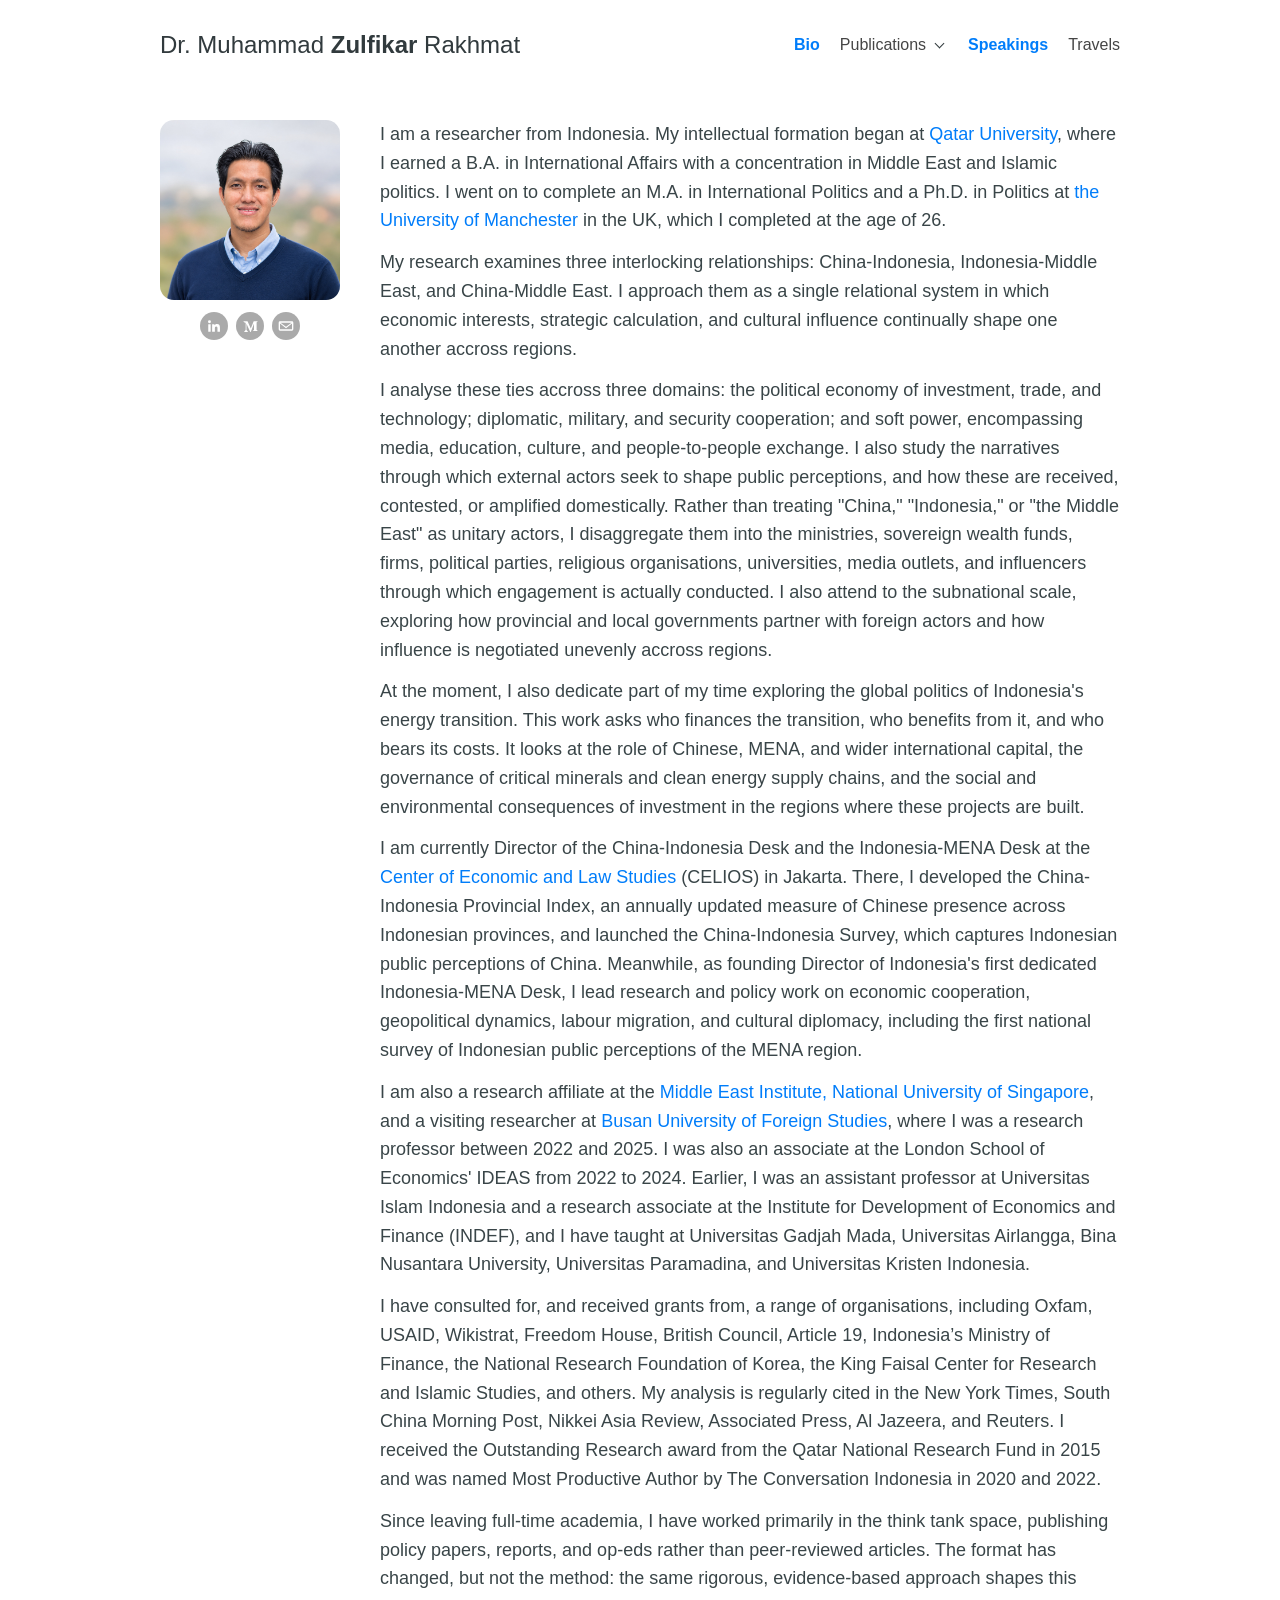
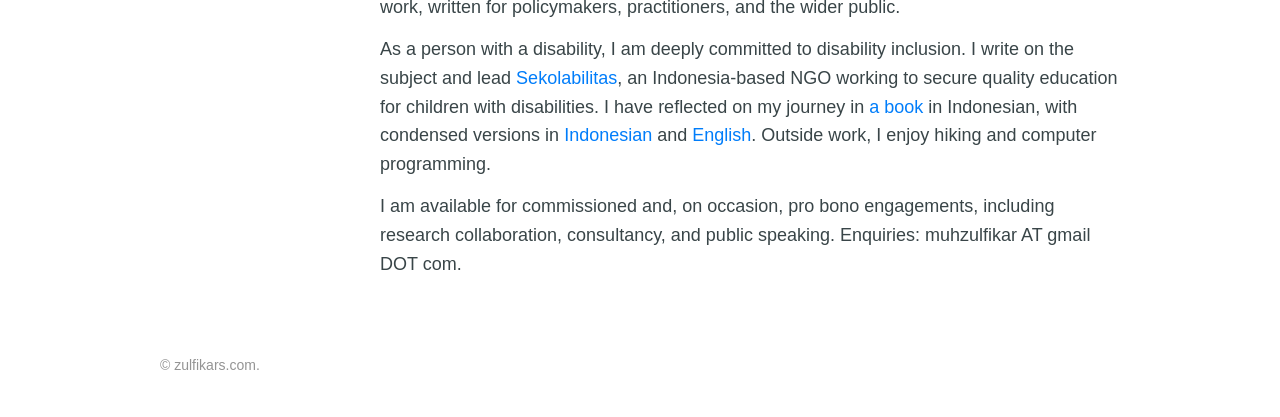
==== commit af51f359: "Update index.html" ====
--- a/index.html
+++ b/index.html
@@ -36,7 +36,7 @@
         <a href="index.html" aria-current="page" class="active">Bio</a>
       </li>
 
-      <li class="nav-dropdown">
+<li class="nav-dropdown">
         <a href="publications.html">Publications</a>
 
         <button
@@ -83,7 +83,7 @@
       </li>
 
       <li>
-        <a href="speakings.html">Speakings</a>
+        <a href="speakings.html" aria-current="page" class="active">Speakings</a>
       </li>
 
       <li>
@@ -92,7 +92,7 @@
     </ul>
   </nav>
 </header>
-
+      
 <div class="page-layout">
 <aside aria-label="Profile and social links" class="profile-sidebar">
 <img alt="Profile photo of Dr. Muhammad Zulfikar Rakhmat" class="profile-photo" src="profile.jpg"/>
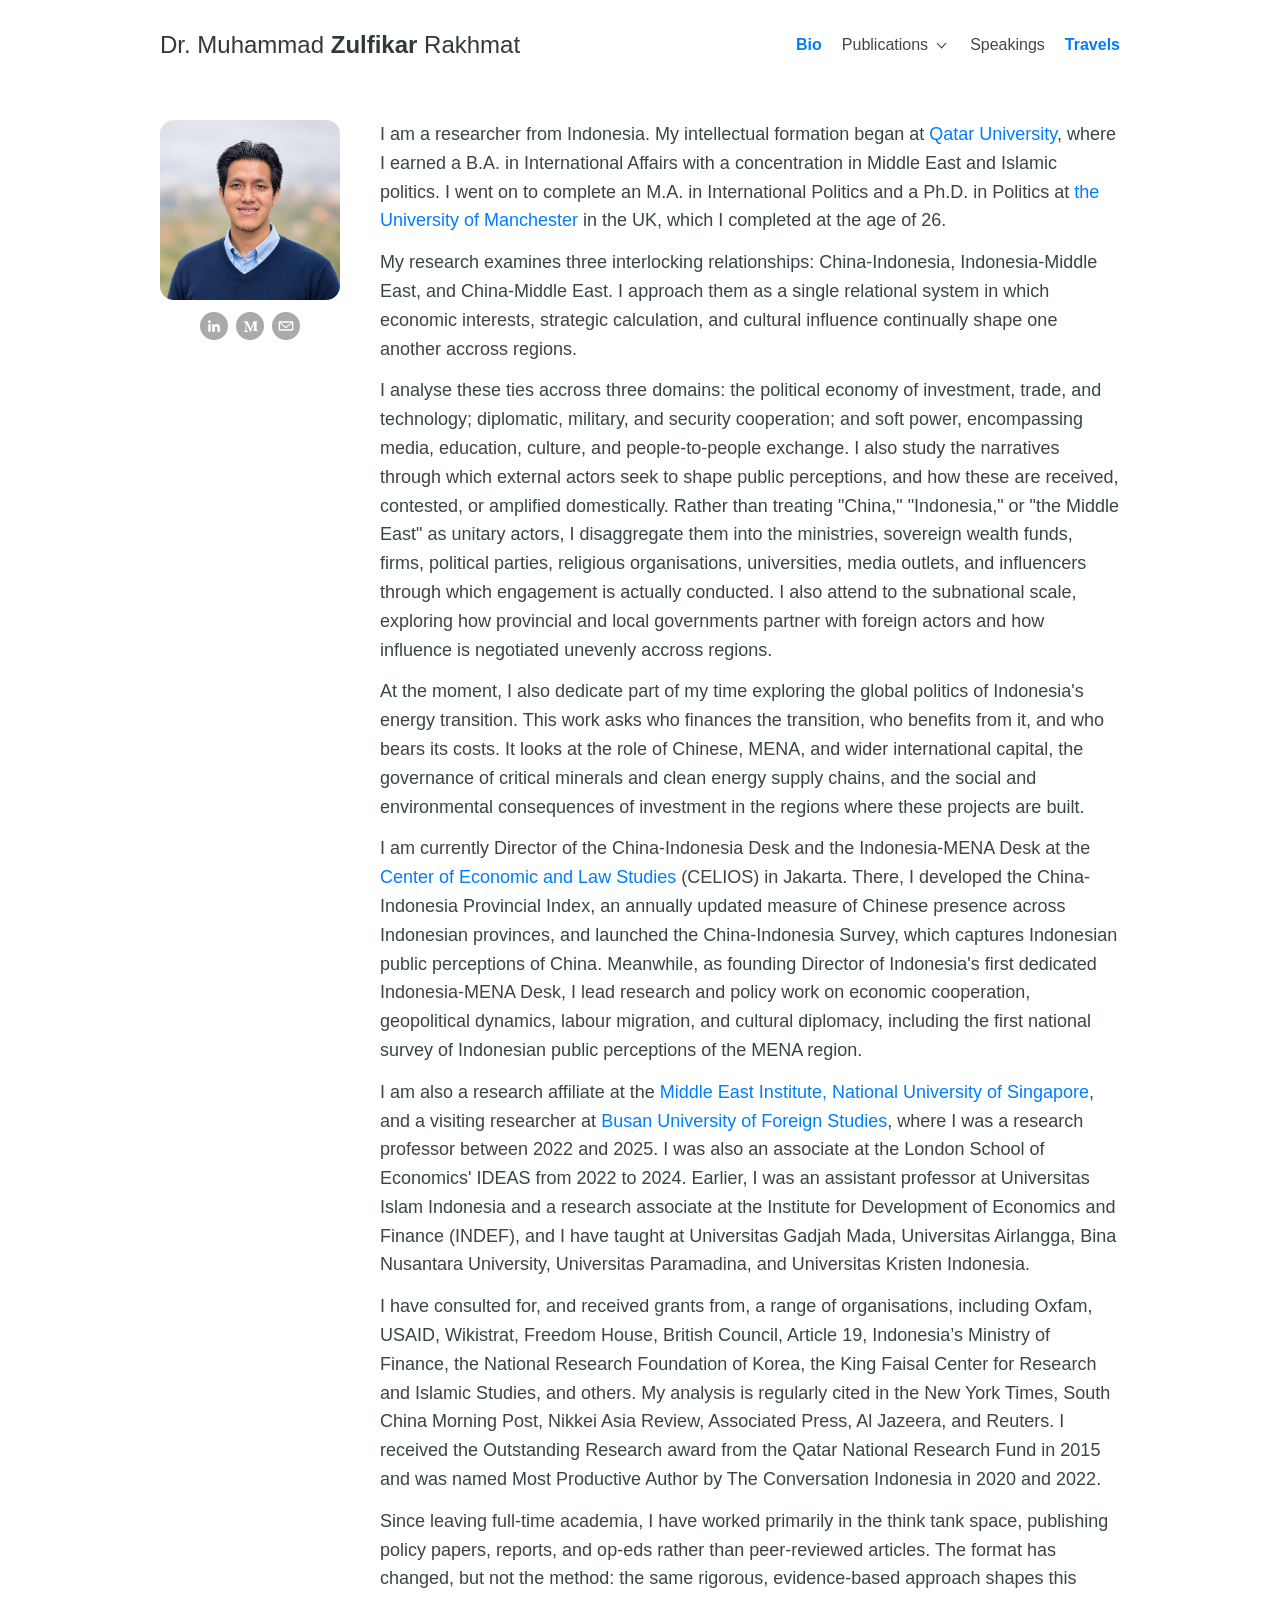
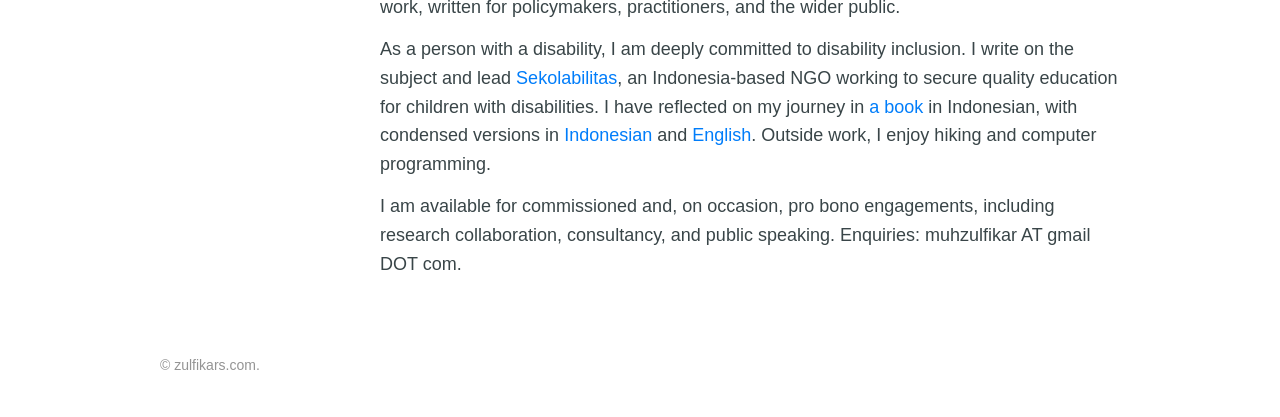
==== commit cf9a8105: "Update index.html" ====
--- a/index.html
+++ b/index.html
@@ -36,7 +36,7 @@
         <a href="index.html" aria-current="page" class="active">Bio</a>
       </li>
 
-<li class="nav-dropdown">
+      <li class="nav-dropdown">
         <a href="publications.html">Publications</a>
 
         <button
@@ -54,28 +54,28 @@
             <h3>Academic Publications</h3>
             <ul>
               <li><a href="publications.html#books">Books</a></li>
-              <li><a href="publications.html#book-chapters">Book chapter</a></li>
-              <li><a href="publications.html#peer-reviewed-articles">Peer-reviewed articles</a></li>
-              <li><a href="publications.html#research-reports">Research reports</a></li>
-              <li><a href="publications.html#academic-theses">Academic theses</a></li>
+              <li><a href="publications.html#book-chapters">Book Chapters</a></li>
+              <li><a href="publications.html#peer-reviewed-articles">Peer-Reviewed Articles</a></li>
+              <li><a href="publications.html#research-reports">Research Reports</a></li>
+              <li><a href="publications.html#academic-theses">Academic Theses</a></li>
             </ul>
           </li>
 
           <li class="mega-menu-column">
-            <h3>Opinion &amp; Commentary</h3>
+            <h3>Op-Eds</h3>
             <ul>
-              <li><a href="publications.html#op-eds-china-indonesia">Op-eds on China-Indonesia relations</a></li>
-              <li><a href="publications.html#op-eds-indonesia-middle-east">Op-eds on Indonesia-Middle East relations</a></li>
-              <li><a href="publications.html#op-eds-china-middle-east">Op-eds on China-Middle East relations</a></li>
-              <li><a href="publications.html#op-eds-disability-indonesia">Op-eds on disability in Indonesia</a></li>
+              <li><a href="publications.html#op-eds-china-indonesia">China-Indonesia</a></li>
+              <li><a href="publications.html#op-eds-indonesia-middle-east">Indonesia-Middle East</a></li>
+              <li><a href="publications.html#op-eds-china-middle-east">China-Middle East</a></li>
+              <li><a href="publications.html#op-eds-disability-indonesia">Global Politics of Indonesia's Energy Transition</a></li> 
+              <li><a href="publications.html#op-eds-disability-indonesia">Disability in Indonesia</a></li>
             </ul>
           </li>
 
           <li class="mega-menu-column">
-            <h3>Writing Projects</h3>
+            <h3>Misc.</h3>
             <ul>
-              <li><a href="publications.html#writing-socio-economic-indonesia">Writing project on socio-economic issues in Indonesia (2015-2020)</a></li>
-              <li><a href="publications.html#writing-muslim-affairs">Writing project on Muslim affairs (2014-2019)</a></li>
+              <li><a href="publications.html#writing-socio-economic-indonesia">Misc.</a></li>
             </ul>
           </li>
 
@@ -83,15 +83,16 @@
       </li>
 
       <li>
-        <a href="speakings.html" aria-current="page" class="active">Speakings</a>
+        <a href="speakings.html">Speakings</a>
       </li>
 
       <li>
-        <a href="travels.html">Travels</a>
+        <a href="travels.html" aria-current="page" class="active">Travels</a>
       </li>
     </ul>
   </nav>
 </header>
+
       
 <div class="page-layout">
 <aside aria-label="Profile and social links" class="profile-sidebar">
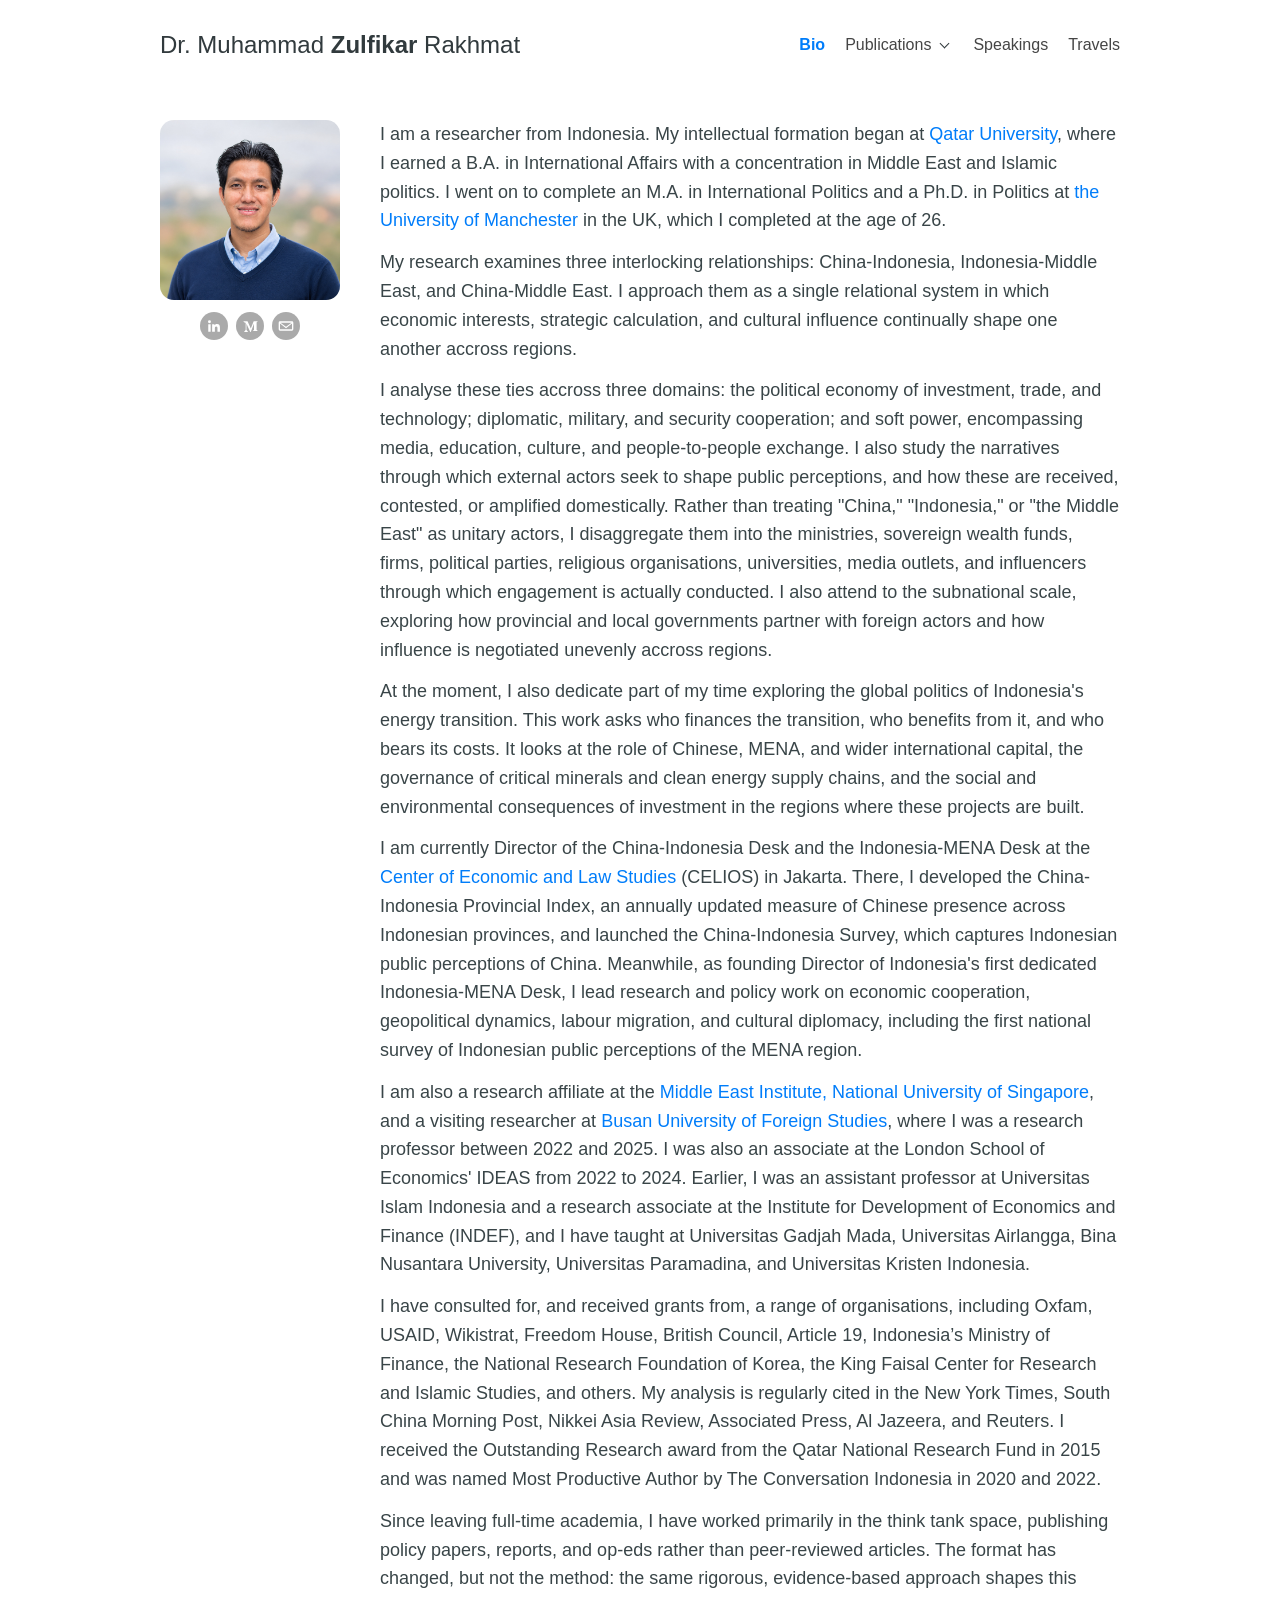
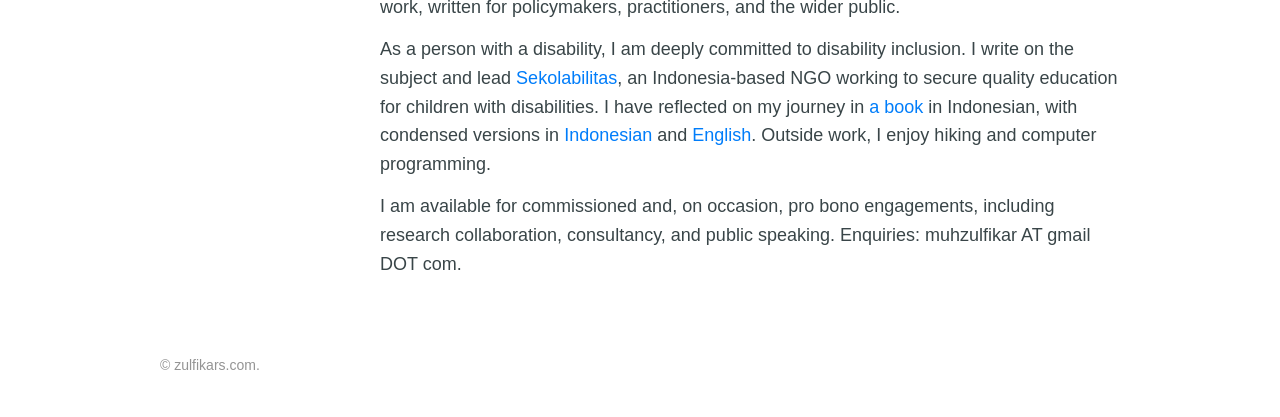
==== commit dc23d397: "Update index.html" ====
--- a/index.html
+++ b/index.html
@@ -87,7 +87,7 @@
       </li>
 
       <li>
-        <a href="travels.html" aria-current="page" class="active">Travels</a>
+        <a href="travels.html">Travels</a>
       </li>
     </ul>
   </nav>
